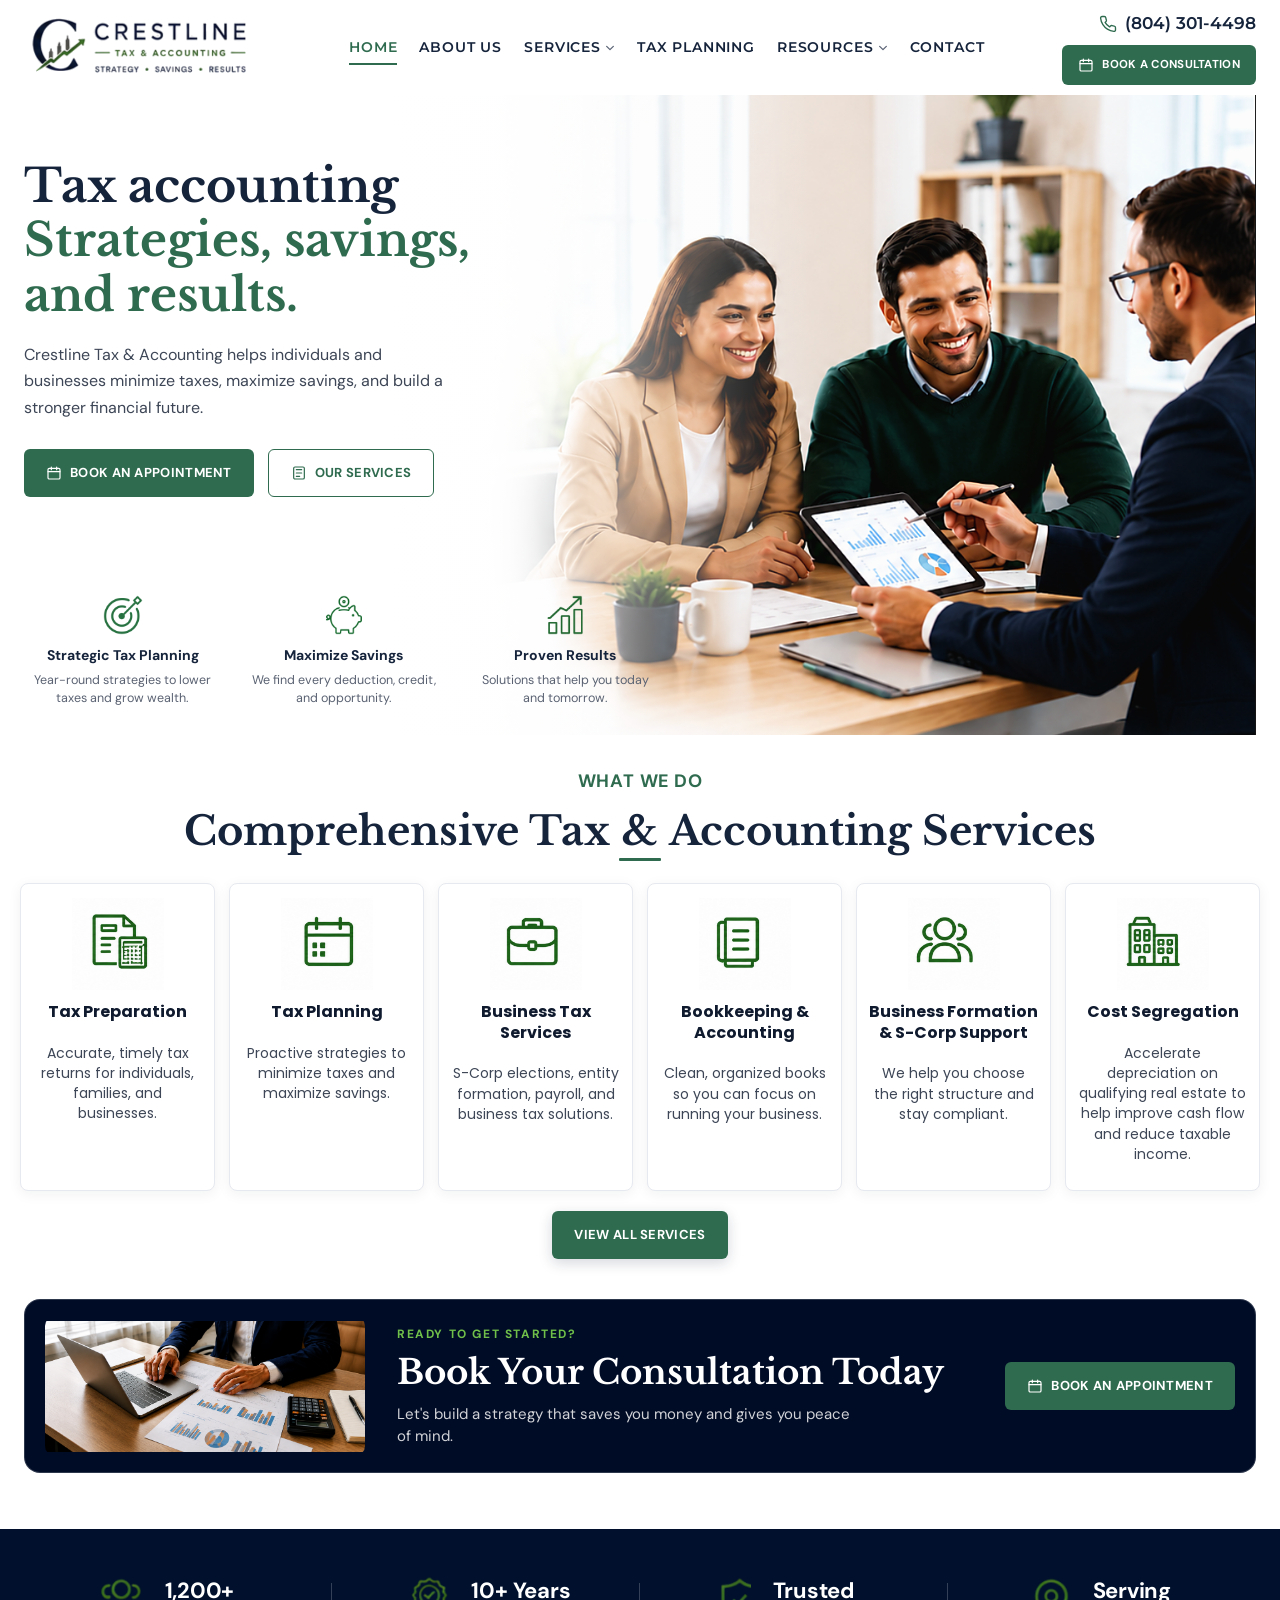
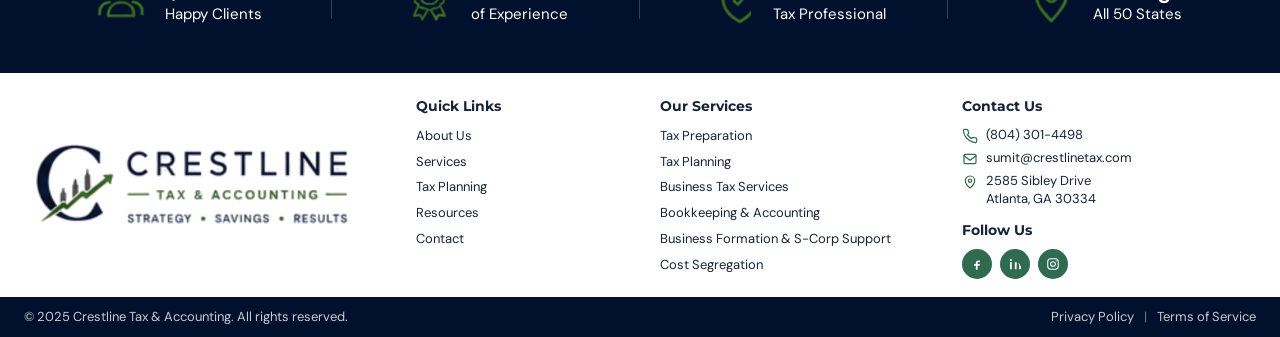
==== index.html @ 52004d76 "Initial commit: Crestline Tax & Accounting website Organize project with separate css, js, and asset" ====
<!DOCTYPE html>
<html lang="en">
<head>
  <meta charset="UTF-8" />
  <meta name="viewport" content="width=device-width, initial-scale=1.0" />
  <title>Crestline Tax & Accounting | Strategy • Savings • Results</title>
  <meta
    name="description"
    content="Crestline Tax & Accounting helps individuals and businesses minimize taxes and build a stronger financial future with strategic tax planning, accounting, and advisory services."
  />
  <link rel="preconnect" href="https://fonts.googleapis.com" />
  <link rel="preconnect" href="https://fonts.gstatic.com" crossorigin />
  <link
    href="https://fonts.googleapis.com/css2?family=DM+Sans:ital,opsz,wght@0,9..40,400;0,9..40,500;0,9..40,600;0,9..40,700;1,9..40,400&family=Libre+Baskerville:ital,wght@0,400;0,700;1,400&family=Montserrat:wght@400;500;600;700;800&family=Playfair+Display:ital,wght@0,400;0,500;0,600;0,700;1,400;1,500;1,600;1,700&family=Poppins:wght@400;600&display=swap"
    rel="stylesheet"
  />
  <link rel="stylesheet" href="css/styles.css" />
</head>
<body>

  <!-- HEADER -->
  <header class="topbar">
    <div class="container navbar">
      <a class="brand" href="#home">
        <img src="assets/images/crestline-logo-full.png" alt="Crestline Tax & Accounting — Strategy • Savings • Results" />
      </a>

      <nav class="nav-links" id="navLinks">
        <a href="#home" class="active">Home</a>
        <a href="#about">About Us</a>
        <a href="#services">
          Services
          <svg class="chevron" viewBox="0 0 12 12" fill="none" aria-hidden="true">
            <path d="M2 4l4 4 4-4" stroke="currentColor" stroke-width="1.5" stroke-linecap="round" stroke-linejoin="round"/>
          </svg>
        </a>
        <a href="#services">Tax Planning</a>
        <a href="#resources">
          Resources
          <svg class="chevron" viewBox="0 0 12 12" fill="none" aria-hidden="true">
            <path d="M2 4l4 4 4-4" stroke="currentColor" stroke-width="1.5" stroke-linecap="round" stroke-linejoin="round"/>
          </svg>
        </a>
        <a href="#contact">Contact</a>
      </nav>

      <div class="nav-actions">
        <a class="phone-link" href="tel:8043014498">
          <svg viewBox="0 0 24 24" fill="none" aria-hidden="true">
            <path d="M22 16.92v3a2 2 0 01-2.18 2 19.8 19.8 0 01-8.63-3.07 19.5 19.5 0 01-6-6A19.8 19.8 0 012.12 4.18 2 2 0 014.11 2h3a2 2 0 012 1.72c.13.96.36 1.9.7 2.81a2 2 0 01-.45 2.11L8.09 9.91a16 16 0 006 6l1.27-1.27a2 2 0 012.11-.45c.91.34 1.85.57 2.81.7A2 2 0 0122 16.92z" stroke="currentColor" stroke-width="1.8" stroke-linecap="round" stroke-linejoin="round"/>
          </svg>
          (804) 301-4498
        </a>
        <a class="btn btn-primary" href="#contact">
          <svg viewBox="0 0 24 24" fill="none" aria-hidden="true">
            <rect x="3" y="5" width="18" height="16" rx="2" stroke="currentColor" stroke-width="1.8"/>
            <path d="M3 10h18M8 3v4M16 3v4" stroke="currentColor" stroke-width="1.8" stroke-linecap="round"/>
          </svg>
          Book a Consultation
        </a>
        <button class="menu-toggle" id="menuToggle" aria-label="Open menu">
          <svg width="20" height="20" viewBox="0 0 24 24" fill="none">
            <path d="M4 7h16M4 12h16M4 17h16" stroke="currentColor" stroke-width="2" stroke-linecap="round"/>
          </svg>
        </button>
      </div>
    </div>
  </header>

  <!-- HERO -->
  <section class="hero" id="home">
    <div class="hero-frame">
      <div class="hero-visual">
        <img src="assets/images/hero-team.png" alt="" />
      </div>
      <div class="hero-inner">
        <div class="hero-copy">
          <h1>
            Tax accounting
            <span class="line-green">Strategies, savings,</span>
            <span class="line-green">and results.</span>
          </h1>
          <p>
            Crestline Tax &amp; Accounting helps individuals and businesses
            minimize taxes, maximize savings, and build a stronger financial future.
          </p>
          <div class="hero-buttons">
            <a class="btn btn-primary" href="https://cal.com/crestlinetax/crestline-tax-accounting" target="_blank" rel="noopener noreferrer">
              <svg viewBox="0 0 24 24" fill="none" aria-hidden="true">
                <rect x="3" y="5" width="18" height="16" rx="2" stroke="currentColor" stroke-width="1.8"/>
                <path d="M3 10h18M8 3v4M16 3v4" stroke="currentColor" stroke-width="1.8" stroke-linecap="round"/>
              </svg>
              Book an Appointment
            </a>
            <a class="btn btn-outline" href="#services">
              <svg viewBox="0 0 24 24" fill="none" aria-hidden="true">
                <path d="M8 7h8M8 12h8M8 17h5" stroke="currentColor" stroke-width="1.8" stroke-linecap="round"/>
                <rect x="4" y="3" width="16" height="18" rx="2" stroke="currentColor" stroke-width="1.8"/>
              </svg>
              Our Services
            </a>
          </div>
        </div>

        <div class="hero-features">
          <div class="feature">
            <img class="feature-icon" src="assets/images/icon-target.png" alt="" width="44" height="44" />
            <h3>Strategic Tax Planning</h3>
            <p>Year-round strategies to lower taxes and grow wealth.</p>
          </div>
          <div class="feature">
            <img class="feature-icon" src="assets/images/icon-piggy.png" alt="" width="44" height="44" />
            <h3>Maximize Savings</h3>
            <p>We find every deduction, credit, and opportunity.</p>
          </div>
          <div class="feature">
            <img class="feature-icon" src="assets/images/icon-chart.png" alt="" width="44" height="44" />
            <h3>Proven Results</h3>
            <p>Solutions that help you today and tomorrow.</p>
          </div>
        </div>
      </div>
    </div>
  </section>

  <!-- SERVICES -->
  <section class="services" id="services">
    <div class="container">
      <div class="section-heading">
        <div class="section-kicker">What We Do</div>
        <h2>Comprehensive Tax <span class="accent">&amp;</span> Accounting Services</h2>
      </div>

      <div class="service-grid">
        <article class="service-card">
          <img class="icon" src="assets/icons/tax-preparation.png" alt="" width="92" height="92" />
          <h3>Tax Preparation</h3>
          <p>Accurate, timely tax returns for individuals, families, and businesses.</p>
        </article>

        <article class="service-card">
          <img class="icon" src="assets/icons/tax-planning.png" alt="" width="92" height="92" />
          <h3>Tax Planning</h3>
          <p>Proactive strategies to minimize taxes and maximize savings.</p>
        </article>

        <article class="service-card">
          <img class="icon" src="assets/icons/business-tax.png" alt="" width="92" height="92" />
          <h3>Business Tax Services</h3>
          <p>S-Corp elections, entity formation, payroll, and business tax solutions.</p>
        </article>

        <article class="service-card">
          <img class="icon" src="assets/icons/bookkeeping.png" alt="" width="92" height="92" />
          <h3>Bookkeeping &amp; Accounting</h3>
          <p>Clean, organized books so you can focus on running your business.</p>
        </article>

        <article class="service-card">
          <img class="icon" src="assets/icons/business-formation.png" alt="" width="92" height="92" />
          <h3>Business Formation &amp; S-Corp Support</h3>
          <p>We help you choose the right structure and stay compliant.</p>
        </article>

        <article class="service-card">
          <img class="icon" src="assets/icons/cost-segregation.png" alt="" width="92" height="92" />
          <h3>Cost Segregation</h3>
          <p>Accelerate depreciation on qualifying real estate to help improve cash flow and reduce taxable income.</p>
        </article>
      </div>

      <div class="services-cta">
        <a class="btn btn-primary" href="#services">View All Services</a>
      </div>
    </div>
  </section>

  <!-- MID CTA -->
  <section class="mid-cta" id="contact">
    <div class="container">
      <div class="mid-cta-banner">
        <img class="mid-cta-image" src="assets/images/cta-desk.png" alt="Working on tax strategy documents at a desk" />
        <div class="mid-cta-copy">
          <div class="section-kicker">Ready to Get Started?</div>
          <h2>Book Your Consultation Today</h2>
          <p>Let's build a strategy that saves you money and gives you peace of mind.</p>
        </div>
        <a class="btn btn-primary" href="tel:8043014498">
          <svg viewBox="0 0 24 24" fill="none" aria-hidden="true">
            <rect x="3" y="5" width="18" height="16" rx="2" stroke="currentColor" stroke-width="1.8"/>
            <path d="M3 10h18M8 3v4M16 3v4" stroke="currentColor" stroke-width="1.8" stroke-linecap="round"/>
          </svg>
          Book an Appointment
        </a>
      </div>
    </div>
  </section>

  <!-- STATS -->
  <section class="stats" id="about">
    <div class="container stats-grid">
      <div class="stat">
        <img src="assets/icons/happy_clients_icon.png" alt="" />
        <div class="stat-text">
          <strong>1,200+</strong>
          <span>Happy Clients</span>
        </div>
      </div>
      <div class="stat">
        <img src="assets/icons/experience_icon.png" alt="" />
        <div class="stat-text">
          <strong>10+ Years</strong>
          <span>of Experience</span>
        </div>
      </div>
      <div class="stat">
        <img src="assets/icons/trusted_professional_icon.png" alt="" />
        <div class="stat-text">
          <strong>Trusted</strong>
          <span>Tax Professional</span>
        </div>
      </div>
      <div class="stat">
        <img src="assets/icons/serving_all_states_icon.png" alt="" />
        <div class="stat-text">
          <strong>Serving</strong>
          <span>All 50 States</span>
        </div>
      </div>
    </div>
  </section>

  <!-- FOOTER -->
  <footer id="resources">
    <div class="footer-main">
      <div class="container footer-grid">
        <div class="footer-brand">
          <img src="assets/images/crestline-logo-full.png" alt="Crestline Tax & Accounting — Strategy • Savings • Results" />
        </div>

        <div class="footer-col">
          <h4>Quick Links</h4>
          <a href="#about">About Us</a>
          <a href="#services">Services</a>
          <a href="#services">Tax Planning</a>
          <a href="#resources">Resources</a>
          <a href="#contact">Contact</a>
        </div>

        <div class="footer-col">
          <h4>Our Services</h4>
          <a href="#services">Tax Preparation</a>
          <a href="#services">Tax Planning</a>
          <a href="#services">Business Tax Services</a>
          <a href="#services">Bookkeeping &amp; Accounting</a>
          <a href="#services">Business Formation &amp; S-Corp Support</a>
          <a href="#services">Cost Segregation</a>
        </div>

        <div class="footer-col" id="contact-info">
          <h4>Contact Us</h4>
          <div class="contact-item">
            <svg viewBox="0 0 24 24" fill="none" aria-hidden="true">
              <path d="M22 16.92v3a2 2 0 01-2.18 2 19.8 19.8 0 01-8.63-3.07 19.5 19.5 0 01-6-6A19.8 19.8 0 012.12 4.18 2 2 0 014.11 2h3a2 2 0 012 1.72c.13.96.36 1.9.7 2.81a2 2 0 01-.45 2.11L8.09 9.91a16 16 0 006 6l1.27-1.27a2 2 0 012.11-.45c.91.34 1.85.57 2.81.7A2 2 0 0122 16.92z" stroke="currentColor" stroke-width="1.8" stroke-linecap="round" stroke-linejoin="round"/>
            </svg>
            <a href="tel:8043014498">(804) 301-4498</a>
          </div>
          <div class="contact-item">
            <svg viewBox="0 0 24 24" fill="none" aria-hidden="true">
              <rect x="3" y="5" width="18" height="14" rx="2" stroke="currentColor" stroke-width="1.8"/>
              <path d="M3 7l9 7 9-7" stroke="currentColor" stroke-width="1.8" stroke-linecap="round" stroke-linejoin="round"/>
            </svg>
            <a href="mailto:sumit@crestlinetax.com">sumit@crestlinetax.com</a>
          </div>
          <div class="contact-item">
            <svg viewBox="0 0 24 24" fill="none" aria-hidden="true">
              <path d="M12 21s-7-6.2-7-11a7 7 0 1114 0c0 4.8-7 11-7 11z" stroke="currentColor" stroke-width="1.8"/>
              <circle cx="12" cy="10" r="2.5" stroke="currentColor" stroke-width="1.8"/>
            </svg>
            <span>2585 Sibley Drive<br />Atlanta, GA 30334</span>
          </div>
          <div class="footer-follow">
            <h4>Follow Us</h4>
            <div class="socials" aria-label="Social media">
              <a href="#" aria-label="Facebook">
                <svg viewBox="0 0 24 24" fill="currentColor"><path d="M14 9h3V6h-3c-2.2 0-4 1.8-4 4v2H7v3h3v7h3v-7h3l1-3h-4v-2c0-.6.4-1 1-1z"/></svg>
              </a>
              <a href="#" aria-label="LinkedIn">
                <svg viewBox="0 0 24 24" fill="currentColor"><path d="M6.5 9H3.5v12h3V9zM5 3.5A1.75 1.75 0 105 7a1.75 1.75 0 000-3.5zM21 15.5c0-2.5-.5-4.5-3.5-4.5-1.4 0-2.3.7-2.7 1.3h-.1V9h-3v12h3v-6.3c0-1.7.4-3.2 2.4-3.2s2 1.8 2 3.3V21h3v-5.5z"/></svg>
              </a>
              <a href="#" aria-label="Instagram">
                <svg viewBox="0 0 24 24" fill="none" stroke="currentColor" stroke-width="1.8">
                  <rect x="3" y="3" width="18" height="18" rx="5"/>
                  <circle cx="12" cy="12" r="4"/>
                  <circle cx="17.5" cy="6.5" r="1" fill="currentColor" stroke="none"/>
                </svg>
              </a>
            </div>
          </div>
        </div>
      </div>
    </div>

    <div class="footer-bottom">
      <div class="container footer-bottom-inner">
        <div>© 2025 Crestline Tax &amp; Accounting. All rights reserved.</div>
        <div class="footer-legal">
          <a href="#">Privacy Policy</a>
          <span class="sep">|</span>
          <a href="#">Terms of Service</a>
        </div>
      </div>
    </div>
  </footer>
  <script src="js/main.js"></script>
</body>
</html>
---- css/styles.css ----
:root {
      --navy: #15233b;
      --navy-deep: #0f1a2e;
      --green: #2f6b4f;
      --green-dark: #255a42;
      --green-bright: #6fbf4a;
      --text: #1a2744;
      --muted: #5c6578;
      --line: #e4e8ef;
      --bg: #ffffff;
      --bg-soft: #f5f7fa;
      --white: #ffffff;
      --container: min(1320px, calc(100% - 48px));
      --shadow: 0 8px 28px rgba(21, 35, 59, 0.08);
      --radius: 10px;
    }

    * {
      box-sizing: border-box;
      margin: 0;
      padding: 0;
    }

    html {
      scroll-behavior: smooth;
      scroll-padding-top: 96px;
    }

    body {
      font-family: "DM Sans", sans-serif;
      background: var(--bg);
      color: var(--text);
      line-height: 1.6;
      -webkit-font-smoothing: antialiased;
    }

    a {
      text-decoration: none;
      color: inherit;
    }

    img {
      max-width: 100%;
      display: block;
    }

    ul {
      list-style: none;
    }

    button {
      border: none;
      cursor: pointer;
      font: inherit;
      background: none;
    }

    .container {
      width: var(--container);
      margin: 0 auto;
    }

    .serif {
      font-family: "Libre Baskerville", Georgia, serif;
    }

    /* ===== HEADER ===== */
    .topbar {
      background: var(--white);
      border-bottom: none;
      position: sticky;
      top: 0;
      z-index: 1000;
    }

    .navbar {
      display: grid;
      grid-template-columns: auto 1fr auto;
      align-items: center;
      gap: 28px;
      min-height: 92px;
      padding: 10px 0;
    }

    .brand {
      display: flex;
      align-items: center;
      flex-shrink: 0;
    }

    .brand img {
      width: auto;
      height: 68px;
      object-fit: contain;
      display: block;
    }

    .nav-links {
      display: flex;
      align-items: center;
      justify-content: center;
      gap: 22px;
      flex-wrap: nowrap;
    }

    .nav-links a {
      font-family: "Montserrat", sans-serif;
      font-size: 14px;
      font-weight: 600;
      letter-spacing: 0.06em;
      color: var(--navy);
      text-transform: uppercase;
      display: inline-flex;
      align-items: center;
      gap: 4px;
      position: relative;
      padding: 6px 0;
      transition: color 0.2s;
      white-space: nowrap;
    }

    .nav-links a:hover,
    .nav-links a.active {
      color: var(--green);
    }

    .nav-links a.active::after {
      content: "";
      position: absolute;
      left: 0;
      right: 0;
      bottom: 0;
      height: 2px;
      background: var(--green);
    }

    .nav-links .chevron {
      width: 10px;
      height: 10px;
      opacity: 0.7;
    }

    .nav-actions {
      display: flex;
      flex-direction: column;
      align-items: flex-end;
      gap: 8px;
      flex-shrink: 0;
    }

    .phone-link {
      display: inline-flex;
      align-items: center;
      gap: 8px;
      font-family: "Montserrat", sans-serif;
      font-size: 17px;
      font-weight: 600;
      color: var(--navy);
      white-space: nowrap;
    }

    .phone-link svg {
      width: 18px;
      height: 18px;
      color: var(--green);
      flex-shrink: 0;
    }

    .nav-actions .btn {
      min-height: 40px;
      padding: 10px 16px;
      font-size: 11.5px;
    }

    .btn {
      display: inline-flex;
      align-items: center;
      justify-content: center;
      gap: 8px;
      min-height: 42px;
      padding: 10px 16px;
      border-radius: 6px;
      font-size: 11.5px;
      font-weight: 700;
      letter-spacing: 0.3px;
      text-transform: uppercase;
      transition: background 0.2s, color 0.2s, transform 0.2s, box-shadow 0.2s;
      white-space: nowrap;
    }

    .hero-buttons .btn,
    .services-cta .btn,
    .mid-cta-banner .btn {
      min-height: 48px;
      padding: 12px 22px;
      font-size: 13px;
    }

    .btn svg {
      width: 16px;
      height: 16px;
      flex-shrink: 0;
    }

    .btn-primary {
      background: var(--green);
      color: var(--white);
    }

    .btn-primary:hover {
      background: var(--green-dark);
      transform: translateY(-1px);
    }

    .btn-outline {
      background: var(--white);
      color: var(--green);
      border: 1.5px solid var(--green);
    }

    .btn-outline:hover {
      background: var(--green);
      color: var(--white);
    }

    .menu-toggle {
      display: none;
      width: 42px;
      height: 42px;
      border: 1px solid var(--line);
      border-radius: 6px;
      align-items: center;
      justify-content: center;
      color: var(--navy);
    }

    /* ===== HERO — image and content share the same container so they scale together on zoom ===== */
    .hero {
      position: relative;
      background: var(--white);
      padding: 0 0 8px;
    }

    .hero-frame {
      position: relative;
      width: var(--container);
      margin: 0 auto;
      min-height: 640px;
      overflow: hidden;
      isolation: isolate;
    }

    .hero-visual {
      position: absolute;
      inset: 0;
      z-index: 0;
      margin: 0;
      pointer-events: none;
    }

    .hero-visual img {
      width: 100%;
      height: 100%;
      max-width: none;
      object-fit: cover;
      object-position: center center;
      display: block;
    }

    /* Soft white fade from the left only — keep the right side of the photo crisp */
    .hero-visual::after {
      content: "";
      position: absolute;
      inset: 0;
      z-index: 1;
      pointer-events: none;
      background:
        linear-gradient(to right, #fff 0%, #fff 28%, rgba(255, 255, 255, 0.92) 38%, rgba(255, 255, 255, 0.35) 52%, transparent 64%);
    }

    .hero-inner {
      position: relative;
      z-index: 1;
      min-height: 640px;
      display: flex;
      flex-direction: column;
      padding: 64px 0 28px;
    }

    .hero-copy {
      display: flex;
      flex-direction: column;
      flex: 1;
      max-width: 460px;
      width: 100%;
    }

    .hero-copy h1 {
      font-family: "Libre Baskerville", Georgia, serif;
      font-size: clamp(34px, 3.8vw, 46px);
      line-height: 1.18;
      font-weight: 700;
      color: var(--navy);
      margin-bottom: 20px;
    }

    .hero-copy h1 .line-green {
      color: var(--green);
      display: block;
    }

    .hero-copy > p {
      font-size: 16px;
      color: #3d4656;
      max-width: 40ch;
      margin-bottom: 28px;
      line-height: 1.65;
    }

    .hero-buttons {
      display: flex;
      flex-wrap: wrap;
      gap: 14px;
    }

    .hero-features {
      display: grid;
      grid-template-columns: repeat(3, 1fr);
      gap: 16px 24px;
      width: 100%;
      max-width: 640px;
      margin-top: auto;
      padding-top: 48px;
    }

    .feature {
      text-align: center;
      padding: 0 4px;
      display: flex;
      flex-direction: column;
      align-items: center;
    }

    .feature-icon {
      width: 44px;
      height: 44px;
      margin: 0 auto 10px;
      display: block;
      object-fit: contain;
    }

    .feature h3 {
      font-size: 14px;
      font-weight: 700;
      color: var(--navy);
      margin-bottom: 6px;
      line-height: 1.25;
    }

    .feature p {
      font-size: 12.5px;
      color: #5a6272;
      max-width: 28ch;
      margin: 0 auto;
      line-height: 1.45;
    }

    /* ===== SERVICES ===== */
    .services {
      background: #ffffff;
      padding: 28px 0 20px;
    }

    .services .container {
      width: min(1280px, calc(100% - 40px));
    }

    .section-heading {
      text-align: center;
      margin-bottom: 44px;
    }

    .services .section-heading {
      margin-bottom: 22px;
    }

    .section-kicker {
      color: var(--green);
      font-family: "Montserrat", "DM Sans", sans-serif;
      font-size: 12px;
      font-weight: 700;
      letter-spacing: 2.5px;
      text-transform: uppercase;
      margin-bottom: 12px;
    }

    .services .section-kicker {
      color: #2f6b4f;
      font-family: "DM Sans", "Helvetica Neue", Arial, sans-serif;
      font-size: 18px;
      font-weight: 700;
      letter-spacing: 0.8px;
      text-transform: uppercase;
      margin-bottom: 12px;
      line-height: 1.2;
    }

    .services .section-heading h2 {
      font-family: "Libre Baskerville", Georgia, "Times New Roman", serif;
      font-size: clamp(28px, 3.4vw, 40px);
      color: #15233b;
      font-weight: 700;
      line-height: 1.3;
      margin-bottom: 0;
      letter-spacing: 0;
      font-style: normal;
    }

    .services .section-heading h2 .accent {
      position: relative;
      display: inline-block;
      font-family: "Libre Baskerville", Georgia, "Times New Roman", serif;
      font-style: normal;
      font-weight: 700;
      padding: 0 0.04em 10px;
      line-height: 1;
      vertical-align: baseline;
    }

    .services .section-heading h2 .accent::after {
      content: "";
      position: absolute;
      left: 50%;
      bottom: 0;
      transform: translateX(-50%);
      width: 1.05em;
      height: 2.5px;
      background: #2f6b4f;
      border-radius: 1px;
    }

    .section-heading::after {
      display: none;
    }

    .service-grid {
      display: grid;
      grid-template-columns: repeat(6, minmax(0, 1fr));
      gap: 14px;
    }

    .service-card {
      background: #fff;
      border: 1px solid #e6e9ef;
      border-radius: 8px;
      padding: 18px 12px 26px;
      box-shadow: 0 3px 14px rgba(21, 35, 59, 0.06);
      text-align: center;
      display: flex;
      flex-direction: column;
      align-items: center;
    }

    .service-card .icon {
      width: 92px;
      height: 92px;
      object-fit: contain;
      margin-top: -4px;
      margin-bottom: 12px;
      flex-shrink: 0;
      display: block;
      mix-blend-mode: multiply;
    }

    .service-card h3 {
      font-family: "Poppins", sans-serif;
      font-size: 16px;
      font-weight: 700;
      color: #0f1a2e;
      margin-bottom: 20px;
      line-height: 1.3;
    }

    .service-card p {
      font-family: "Poppins", sans-serif;
      font-size: 14px;
      font-weight: 400;
      color: #3d4656;
      line-height: 1.45;
    }

    .services-cta {
      text-align: center;
      margin-top: 20px;
    }

    .services-cta .btn {
      box-shadow: 0 4px 14px rgba(21, 35, 59, 0.18);
    }

    .services-cta .btn:hover {
      box-shadow: 0 6px 18px rgba(21, 35, 59, 0.22);
    }

    /* ===== MID CTA ===== */
    .mid-cta {
      padding: 20px 0 0;
    }

    .mid-cta-banner {
      background: #000c26;
      border: 1px solid rgba(255, 255, 255, 0.18);
      border-radius: 16px;
      display: grid;
      grid-template-columns: auto 1fr auto;
      gap: 32px;
      align-items: center;
      padding: 16px 20px;
      overflow: hidden;
    }

    .mid-cta-image {
      width: auto;
      height: 140px;
      max-width: min(320px, 36vw);
      border-radius: 10px;
      object-fit: contain;
      display: block;
    }

    .mid-cta-copy {
      min-width: 0;
    }

    .mid-cta-copy .section-kicker {
      margin-bottom: 8px;
      color: var(--green-bright);
      font-family: "DM Sans", "Helvetica Neue", Arial, sans-serif;
      font-size: 12px;
      letter-spacing: 1.6px;
    }

    .mid-cta-copy h2 {
      font-family: "Libre Baskerville", Georgia, serif;
      font-size: clamp(24px, 2.8vw, 34px);
      color: var(--white);
      margin-bottom: 10px;
      font-weight: 700;
      line-height: 1.2;
    }

    .mid-cta-copy p {
      color: rgba(255, 255, 255, 0.82);
      font-size: 15px;
      line-height: 1.5;
      max-width: 46ch;
    }

    /* ===== STATS ===== */
    .stats {
      margin-top: 56px;
      background: #01112d;
      padding: 40px 0;
    }

    .stats-grid {
      display: grid;
      grid-template-columns: repeat(4, 1fr);
      align-items: center;
    }

    .stat {
      display: flex;
      flex-direction: row;
      align-items: center;
      justify-content: center;
      gap: 18px;
      padding: 6px 12px;
      position: relative;
    }

    .stat:not(:last-child)::after {
      content: "";
      position: absolute;
      right: 0;
      top: 22%;
      bottom: 22%;
      width: 1px;
      background: rgba(255, 255, 255, 0.2);
    }

    .stat img {
      width: 52px;
      height: 52px;
      object-fit: contain;
      flex-shrink: 0;
      display: block;
    }

    .stat-text {
      display: flex;
      flex-direction: column;
      gap: 1px;
      text-align: left;
    }

    .stat strong {
      font-size: 22px;
      font-weight: 700;
      color: #ffffff;
      line-height: 1.15;
      letter-spacing: -0.01em;
    }

    .stat span {
      font-size: 15px;
      font-weight: 400;
      color: #ffffff;
      line-height: 1.3;
    }

    /* ===== FOOTER ===== */
    footer {
      background: #01112d;
      padding-top: 0;
    }

    .footer-main {
      background: var(--white);
      border-radius: 0;
      padding: 22px 0 16px;
    }

    .footer-grid {
      display: grid;
      grid-template-columns: 1.45fr 0.9fr 1.15fr 1.25fr;
      gap: 16px 32px;
      align-items: start;
    }

    .footer-brand {
      display: flex;
      align-items: center;
      align-self: center;
    }

    .footer-brand img {
      width: auto;
      height: 120px;
      max-width: 360px;
      object-fit: contain;
      display: block;
    }

    .footer-col h4 {
      font-family: "Montserrat", "DM Sans", sans-serif;
      font-size: 14px;
      font-weight: 700;
      color: var(--navy);
      margin-bottom: 8px;
    }

    .footer-col a {
      display: block;
      font-size: 13px;
      color: var(--navy);
      margin: 5px 0;
      transition: color 0.2s;
    }

    .footer-col a:hover {
      color: var(--green);
    }

    .contact-item {
      display: flex;
      align-items: flex-start;
      gap: 8px;
      font-size: 13px;
      color: var(--navy);
      margin: 5px 0;
      line-height: 1.4;
    }

    .contact-item a {
      display: inline;
      margin: 0;
      color: var(--navy);
    }

    .contact-item svg {
      width: 16px;
      height: 16px;
      color: var(--green);
      flex-shrink: 0;
      margin-top: 2px;
    }

    .footer-follow {
      margin-top: 10px;
    }

    .footer-follow h4 {
      margin-bottom: 8px;
    }

    .socials {
      display: flex;
      gap: 8px;
      margin-top: 0;
    }

    .socials a {
      width: 30px;
      height: 30px;
      border-radius: 50%;
      background: var(--green);
      color: var(--white);
      display: inline-flex;
      align-items: center;
      justify-content: center;
      margin: 0;
      transition: background 0.2s, transform 0.2s;
    }

    .socials a:hover {
      background: var(--green-dark);
      transform: translateY(-2px);
    }

    .socials svg {
      width: 14px;
      height: 14px;
    }

    .footer-bottom {
      background: #01112d;
      color: rgba(255, 255, 255, 0.78);
      padding: 10px 0;
    }

    .footer-bottom-inner {
      display: flex;
      justify-content: space-between;
      align-items: center;
      gap: 16px;
      font-size: 13px;
      flex-wrap: wrap;
    }

    .footer-legal {
      display: flex;
      align-items: center;
      gap: 10px;
    }

    .footer-legal .sep {
      opacity: 0.55;
    }

    .footer-legal a:hover {
      color: var(--white);
    }

    /* ===== MOBILE ===== */
    @media (max-width: 1024px) {
      .navbar {
        grid-template-columns: 1fr auto;
        min-height: 78px;
        gap: 12px;
      }

      .brand img {
        height: 52px;
      }

      .nav-links {
        display: none;
      }

      .nav-actions {
        flex-direction: row;
        align-items: center;
        gap: 10px;
      }

      .nav-actions .phone-link {
        display: none;
      }

      .menu-toggle {
        display: inline-flex;
      }

      .nav-links.open {
        display: flex;
        flex-direction: column;
        position: absolute;
        top: 88px;
        left: 0;
        right: 0;
        background: var(--white);
        border-bottom: 1px solid var(--line);
        padding: 20px 4%;
        gap: 8px;
        align-items: flex-start;
        box-shadow: var(--shadow);
      }

      .hero-frame,
      .hero-inner {
        min-height: 0;
      }

      .hero-inner {
        padding: 36px 0 24px;
      }

      .hero-copy {
        max-width: none;
      }

      .hero-features {
        max-width: none;
        grid-template-columns: 1fr;
        gap: 22px;
        margin-top: 32px;
        padding-top: 0;
      }

      .service-grid {
        grid-template-columns: repeat(3, 1fr);
        gap: 16px;
      }

      .service-card {
        padding: 18px 16px 24px;
      }

      .service-card h3 {
        font-size: 16px;
      }

      .service-card p {
        font-size: 14px;
      }

      .mid-cta-banner {
        grid-template-columns: 1fr;
        text-align: center;
        padding: 16px 16px;
        gap: 20px;
      }

      .mid-cta-image {
        width: 100%;
        max-width: 420px;
        height: auto;
        margin: 0 auto;
        object-fit: contain;
      }

      .mid-cta-copy p {
        margin: 0 auto 8px;
      }

      .mid-cta-banner .btn {
        width: 100%;
        max-width: 320px;
        justify-self: center;
      }

      .stats {
        padding: 32px 0;
      }

      .stats-grid {
        grid-template-columns: 1fr 1fr;
        gap: 28px 0;
      }

      .stat {
        justify-content: flex-start;
        padding: 4px 12px;
      }

      .stat:nth-child(odd):not(:last-child)::after {
        display: block;
      }

      .stat:nth-child(even)::after {
        display: none;
      }

      .footer-grid {
        grid-template-columns: 1fr 1fr;
      }

      .footer-brand {
        grid-column: 1 / -1;
      }

      .footer-brand img {
        height: 80px;
      }
    }

    @media (max-width: 640px) {
      .hero {
        padding: 0 0 36px;
      }

      .hero-copy {
        padding: 16px 0 8px;
      }

      .hero-features {
        gap: 28px;
        margin-top: 20px;
      }

      .services {
        padding: 24px 0 16px;
      }

      .service-grid {
        grid-template-columns: 1fr;
      }

      .footer-grid {
        grid-template-columns: 1fr;
      }

      .footer-bottom-inner {
        flex-direction: column;
        text-align: center;
      }

      .stats-grid {
        grid-template-columns: 1fr;
        gap: 22px;
      }

      .stat {
        justify-content: center;
      }

      .stat:not(:last-child)::after {
        display: none;
      }

      .nav-actions .btn {
        display: none;
      }
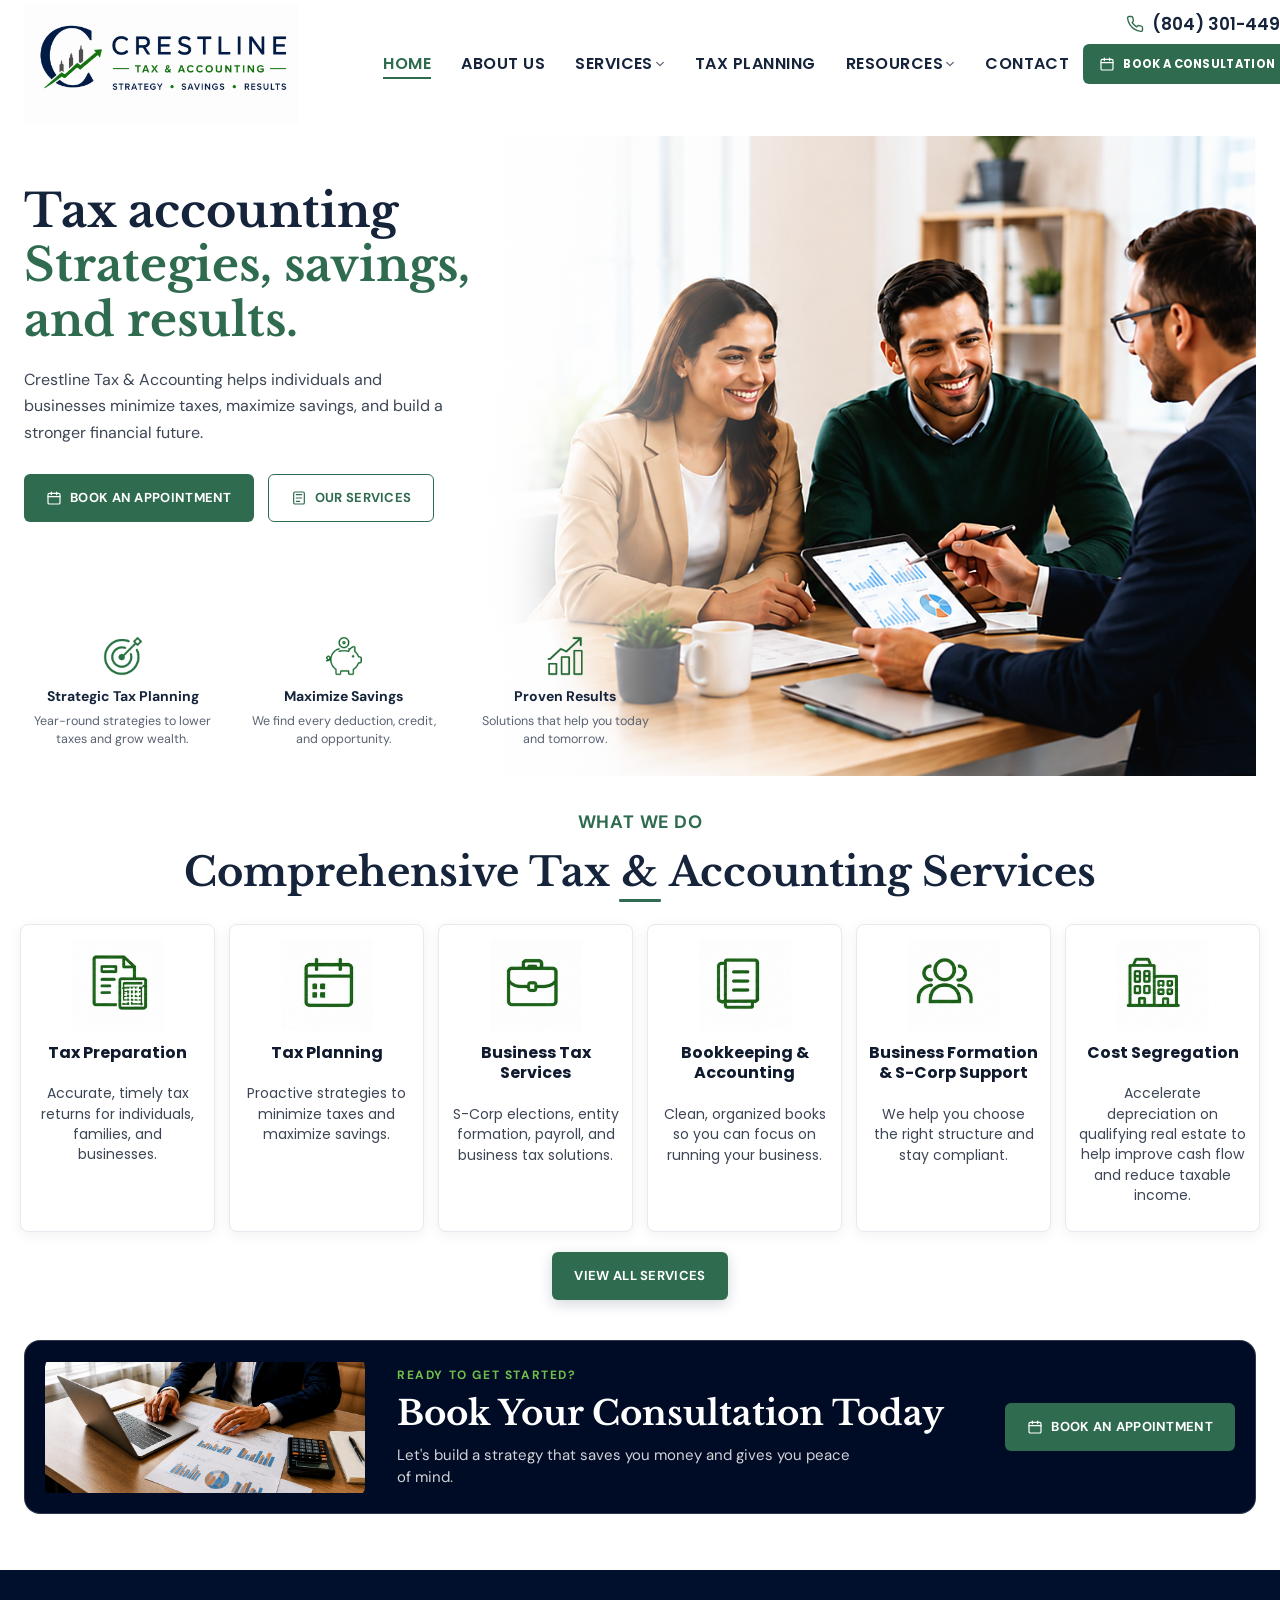
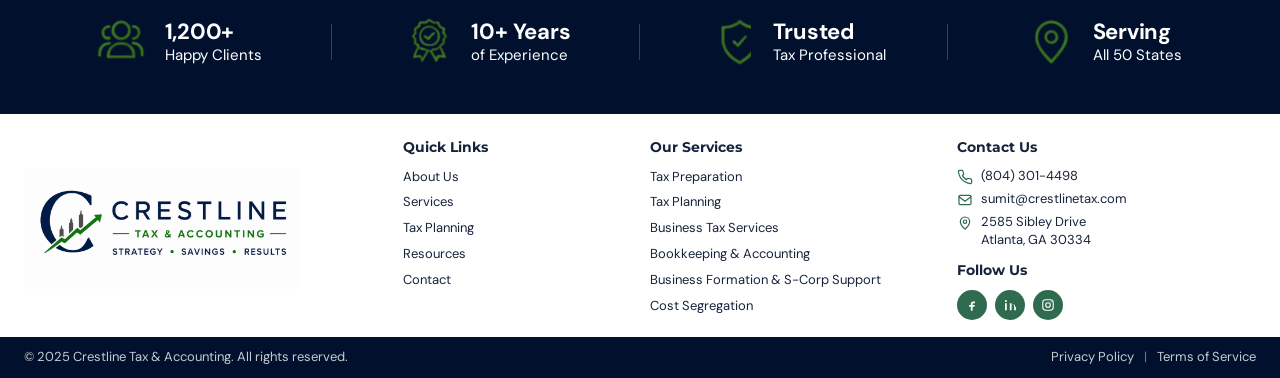
==== commit 15612536: "initial 5 fixes" ====
--- a/index.html
+++ b/index.html
@@ -11,7 +11,7 @@
   <link rel="preconnect" href="https://fonts.googleapis.com" />
   <link rel="preconnect" href="https://fonts.gstatic.com" crossorigin />
   <link
-    href="https://fonts.googleapis.com/css2?family=DM+Sans:ital,opsz,wght@0,9..40,400;0,9..40,500;0,9..40,600;0,9..40,700;1,9..40,400&family=Libre+Baskerville:ital,wght@0,400;0,700;1,400&family=Montserrat:wght@400;500;600;700;800&family=Playfair+Display:ital,wght@0,400;0,500;0,600;0,700;1,400;1,500;1,600;1,700&family=Poppins:wght@400;600&display=swap"
+    href="https://fonts.googleapis.com/css2?family=DM+Sans:ital,opsz,wght@0,9..40,400;0,9..40,500;0,9..40,600;0,9..40,700;1,9..40,400&family=Libre+Baskerville:ital,wght@0,400;0,700;1,400&family=Montserrat:wght@400;500;600;700;800&family=Playfair+Display:ital,wght@0,400;0,500;0,600;0,700;1,400;1,500;1,600;1,700&family=Poppins:wght@400;600;700&display=swap"
     rel="stylesheet"
   />
   <link rel="stylesheet" href="css/styles.css" />
--- a/css/styles.css
+++ b/css/styles.css
@@ -13,6 +13,8 @@
       --container: min(1320px, calc(100% - 48px));
       --shadow: 0 8px 28px rgba(21, 35, 59, 0.08);
       --radius: 10px;
+      --logo-height: 120px;
+      --logo-max-width: 360px;
     }
 
     * {
@@ -71,26 +73,31 @@
       position: sticky;
       top: 0;
       z-index: 1000;
+      font-family: "Poppins", sans-serif;
     }
 
     .navbar {
       display: grid;
-      grid-template-columns: auto 1fr auto;
-      align-items: center;
-      gap: 28px;
-      min-height: 92px;
-      padding: 10px 0;
+      grid-template-columns: 1fr auto 1fr;
+      align-items: center;
+      gap: 14px;
+      min-height: calc(var(--logo-height) + 16px);
+      padding: 0 0 8px;
     }
 
     .brand {
       display: flex;
       align-items: center;
       flex-shrink: 0;
-    }
-
-    .brand img {
+      justify-self: start;
+      grid-column: 1;
+    }
+
+    .brand img,
+    .footer-brand img {
       width: auto;
-      height: 68px;
+      height: var(--logo-height);
+      max-width: var(--logo-max-width);
       object-fit: contain;
       display: block;
     }
@@ -99,22 +106,25 @@
       display: flex;
       align-items: center;
       justify-content: center;
-      gap: 22px;
+      gap: 30px;
       flex-wrap: nowrap;
+      grid-column: 2;
+      justify-self: center;
+      margin-left: 70px;
     }
 
     .nav-links a {
-      font-family: "Montserrat", sans-serif;
-      font-size: 14px;
+      font-family: "Poppins", sans-serif;
+      font-size: 16px;
       font-weight: 600;
-      letter-spacing: 0.06em;
+      letter-spacing: 0.03em;
       color: var(--navy);
       text-transform: uppercase;
       display: inline-flex;
       align-items: center;
-      gap: 4px;
+      gap: 2px;
       position: relative;
-      padding: 6px 0;
+      padding: 2px 0;
       transition: color 0.2s;
       white-space: nowrap;
     }
@@ -141,18 +151,20 @@
     }
 
     .nav-actions {
-      display: flex;
-      flex-direction: column;
-      align-items: flex-end;
+      position: relative;
+      grid-column: 3;
+      justify-self: end;
+      align-self: center;
+    }
+
+    .phone-link {
+      position: absolute;
+      right: 0;
+      bottom: calc(100% + 6px);
+      display: inline-flex;
+      align-items: center;
       gap: 8px;
-      flex-shrink: 0;
-    }
-
-    .phone-link {
-      display: inline-flex;
-      align-items: center;
-      gap: 8px;
-      font-family: "Montserrat", sans-serif;
+      font-family: "Poppins", sans-serif;
       font-size: 17px;
       font-weight: 600;
       color: var(--navy);
@@ -284,7 +296,7 @@
       min-height: 640px;
       display: flex;
       flex-direction: column;
-      padding: 64px 0 28px;
+      padding: 48px 0 28px;
     }
 
     .hero-copy {
@@ -644,14 +656,6 @@
       align-self: center;
     }
 
-    .footer-brand img {
-      width: auto;
-      height: 120px;
-      max-width: 360px;
-      object-fit: contain;
-      display: block;
-    }
-
     .footer-col h4 {
       font-family: "Montserrat", "DM Sans", sans-serif;
       font-size: 14px;
@@ -764,14 +768,20 @@
 
     /* ===== MOBILE ===== */
     @media (max-width: 1024px) {
+      :root {
+        --logo-height: 80px;
+      }
+
       .navbar {
         grid-template-columns: 1fr auto;
-        min-height: 78px;
-        gap: 12px;
-      }
-
-      .brand img {
-        height: 52px;
+        align-items: center;
+        min-height: calc(var(--logo-height) + 16px);
+        gap: 10px;
+        padding: 0 0 8px;
+      }
+
+      .brand {
+        grid-column: 1;
       }
 
       .nav-links {
@@ -779,13 +789,19 @@
       }
 
       .nav-actions {
+        display: flex;
         flex-direction: row;
         align-items: center;
         gap: 10px;
+        grid-column: 2;
+        justify-self: end;
+        position: static;
       }
 
       .nav-actions .phone-link {
         display: none;
+        position: static;
+        bottom: auto;
       }
 
       .menu-toggle {
@@ -813,7 +829,7 @@
       }
 
       .hero-inner {
-        padding: 36px 0 24px;
+        padding: 28px 0 24px;
       }
 
       .hero-copy {
@@ -899,10 +915,6 @@
       .footer-brand {
         grid-column: 1 / -1;
       }
-
-      .footer-brand img {
-        height: 80px;
-      }
     }
 
     @media (max-width: 640px) {
@@ -952,3 +964,4 @@
       .nav-actions .btn {
         display: none;
       }
+    }
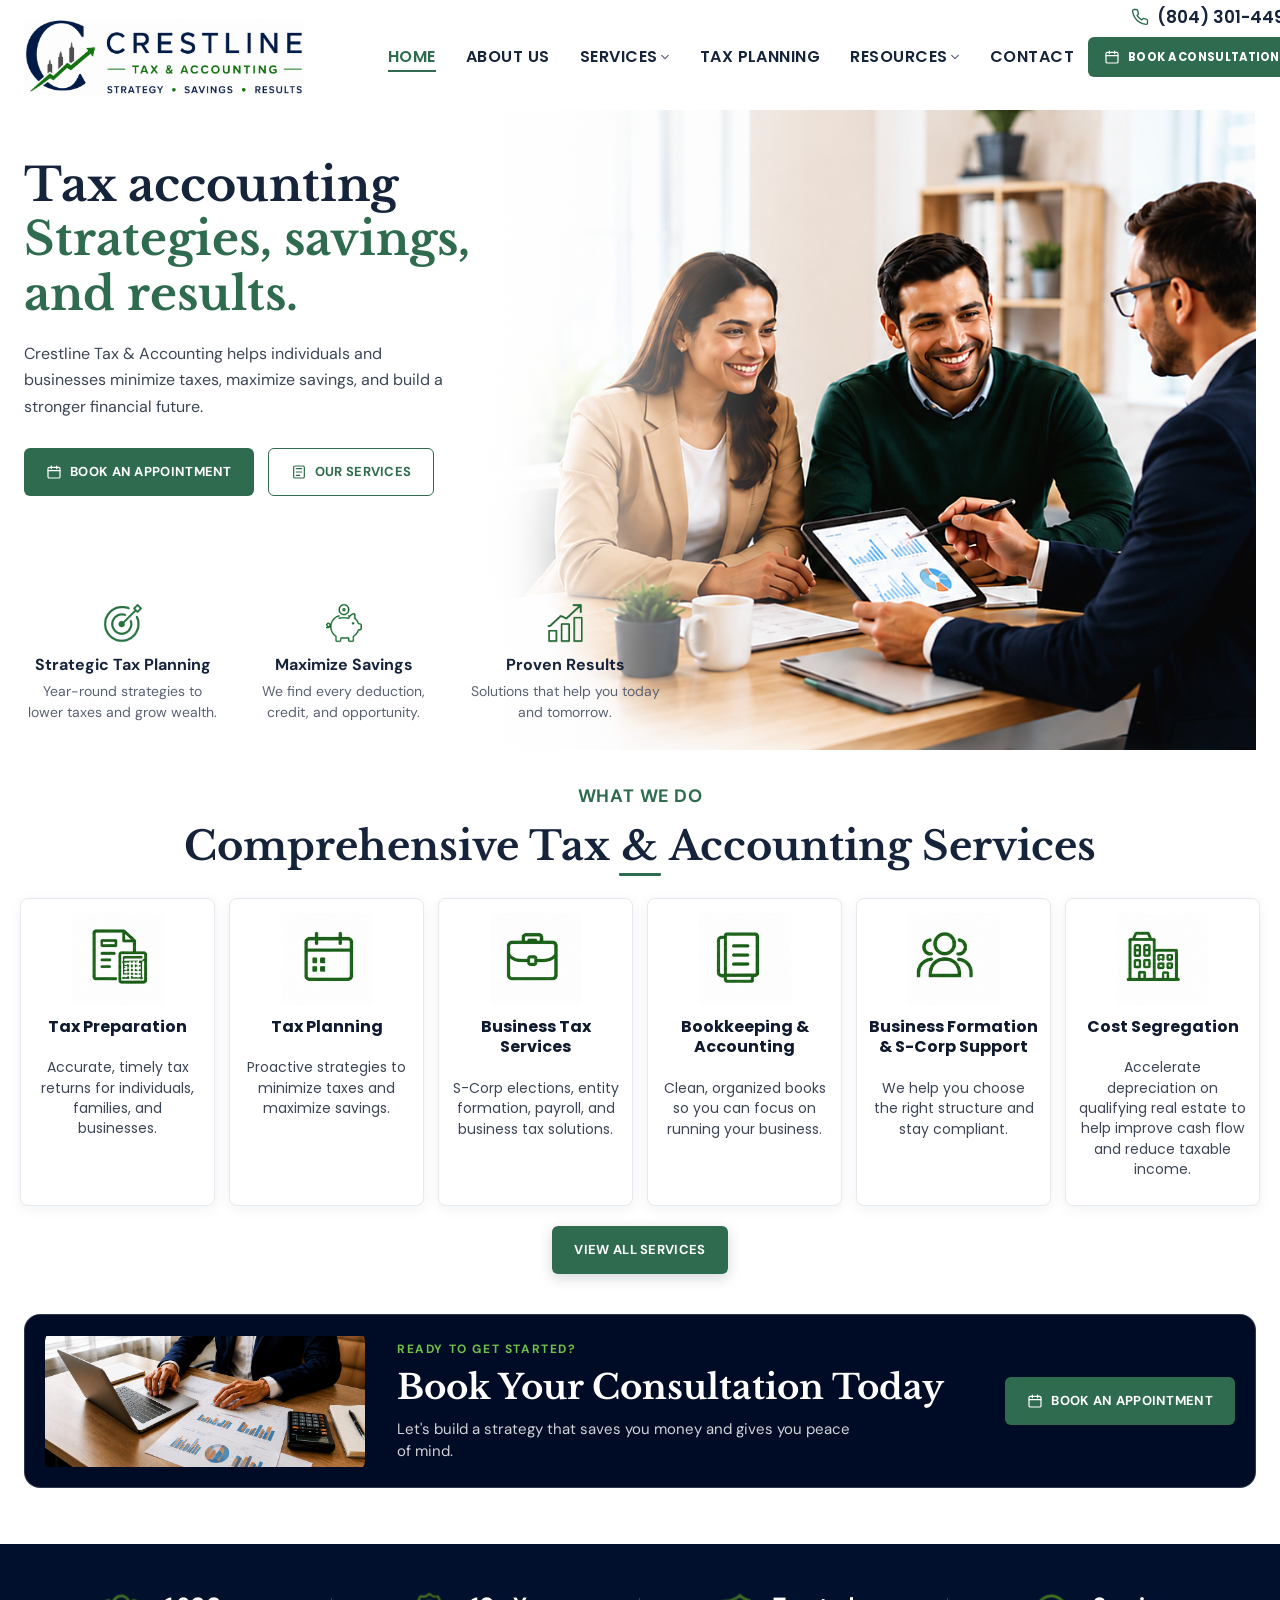
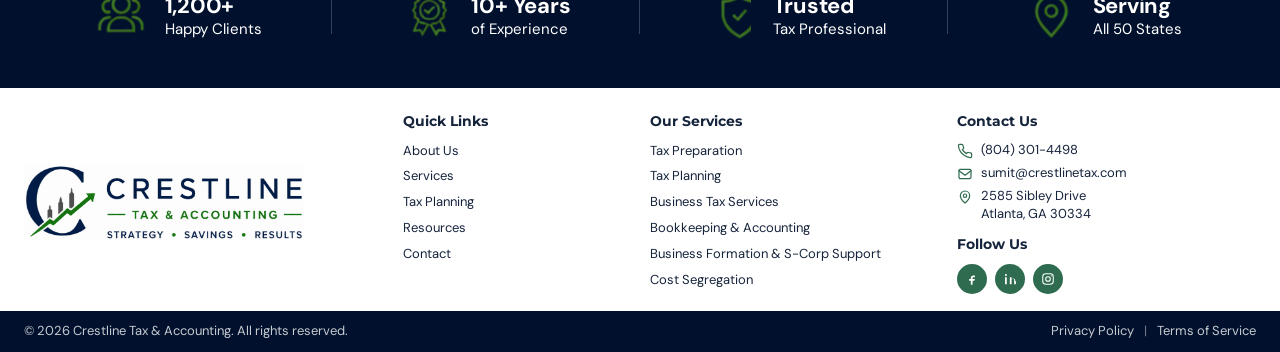
==== commit 897e219f: "desktop version changes" ====
--- a/index.html
+++ b/index.html
@@ -185,7 +185,7 @@
           <h2>Book Your Consultation Today</h2>
           <p>Let's build a strategy that saves you money and gives you peace of mind.</p>
         </div>
-        <a class="btn btn-primary" href="tel:8043014498">
+        <a class="btn btn-primary" href="https://cal.com/crestlinetax/crestline-tax-accounting" target="_blank" rel="noopener noreferrer">
           <svg viewBox="0 0 24 24" fill="none" aria-hidden="true">
             <rect x="3" y="5" width="18" height="16" rx="2" stroke="currentColor" stroke-width="1.8"/>
             <path d="M3 10h18M8 3v4M16 3v4" stroke="currentColor" stroke-width="1.8" stroke-linecap="round"/>
@@ -303,7 +303,7 @@
 
     <div class="footer-bottom">
       <div class="container footer-bottom-inner">
-        <div>© 2025 Crestline Tax &amp; Accounting. All rights reserved.</div>
+        <div>© 2026 Crestline Tax &amp; Accounting. All rights reserved.</div>
         <div class="footer-legal">
           <a href="#">Privacy Policy</a>
           <span class="sep">|</span>
--- a/css/styles.css
+++ b/css/styles.css
@@ -13,8 +13,8 @@
       --container: min(1320px, calc(100% - 48px));
       --shadow: 0 8px 28px rgba(21, 35, 59, 0.08);
       --radius: 10px;
-      --logo-height: 120px;
-      --logo-max-width: 360px;
+      --logo-height: 90px;
+      --logo-max-width: 280px;
     }
 
     * {
@@ -82,7 +82,7 @@
       align-items: center;
       gap: 14px;
       min-height: calc(var(--logo-height) + 16px);
-      padding: 0 0 8px;
+      padding: 12px 0 8px;
     }
 
     .brand {
@@ -362,7 +362,7 @@
     }
 
     .feature h3 {
-      font-size: 14px;
+      font-size: 16px;
       font-weight: 700;
       color: var(--navy);
       margin-bottom: 6px;
@@ -370,7 +370,7 @@
     }
 
     .feature p {
-      font-size: 12.5px;
+      font-size: 14px;
       color: #5a6272;
       max-width: 28ch;
       margin: 0 auto;
@@ -769,7 +769,7 @@
     /* ===== MOBILE ===== */
     @media (max-width: 1024px) {
       :root {
-        --logo-height: 80px;
+        --logo-height: 70px;
       }
 
       .navbar {
@@ -777,7 +777,7 @@
         align-items: center;
         min-height: calc(var(--logo-height) + 16px);
         gap: 10px;
-        padding: 0 0 8px;
+        padding: 10px 0 8px;
       }
 
       .brand {
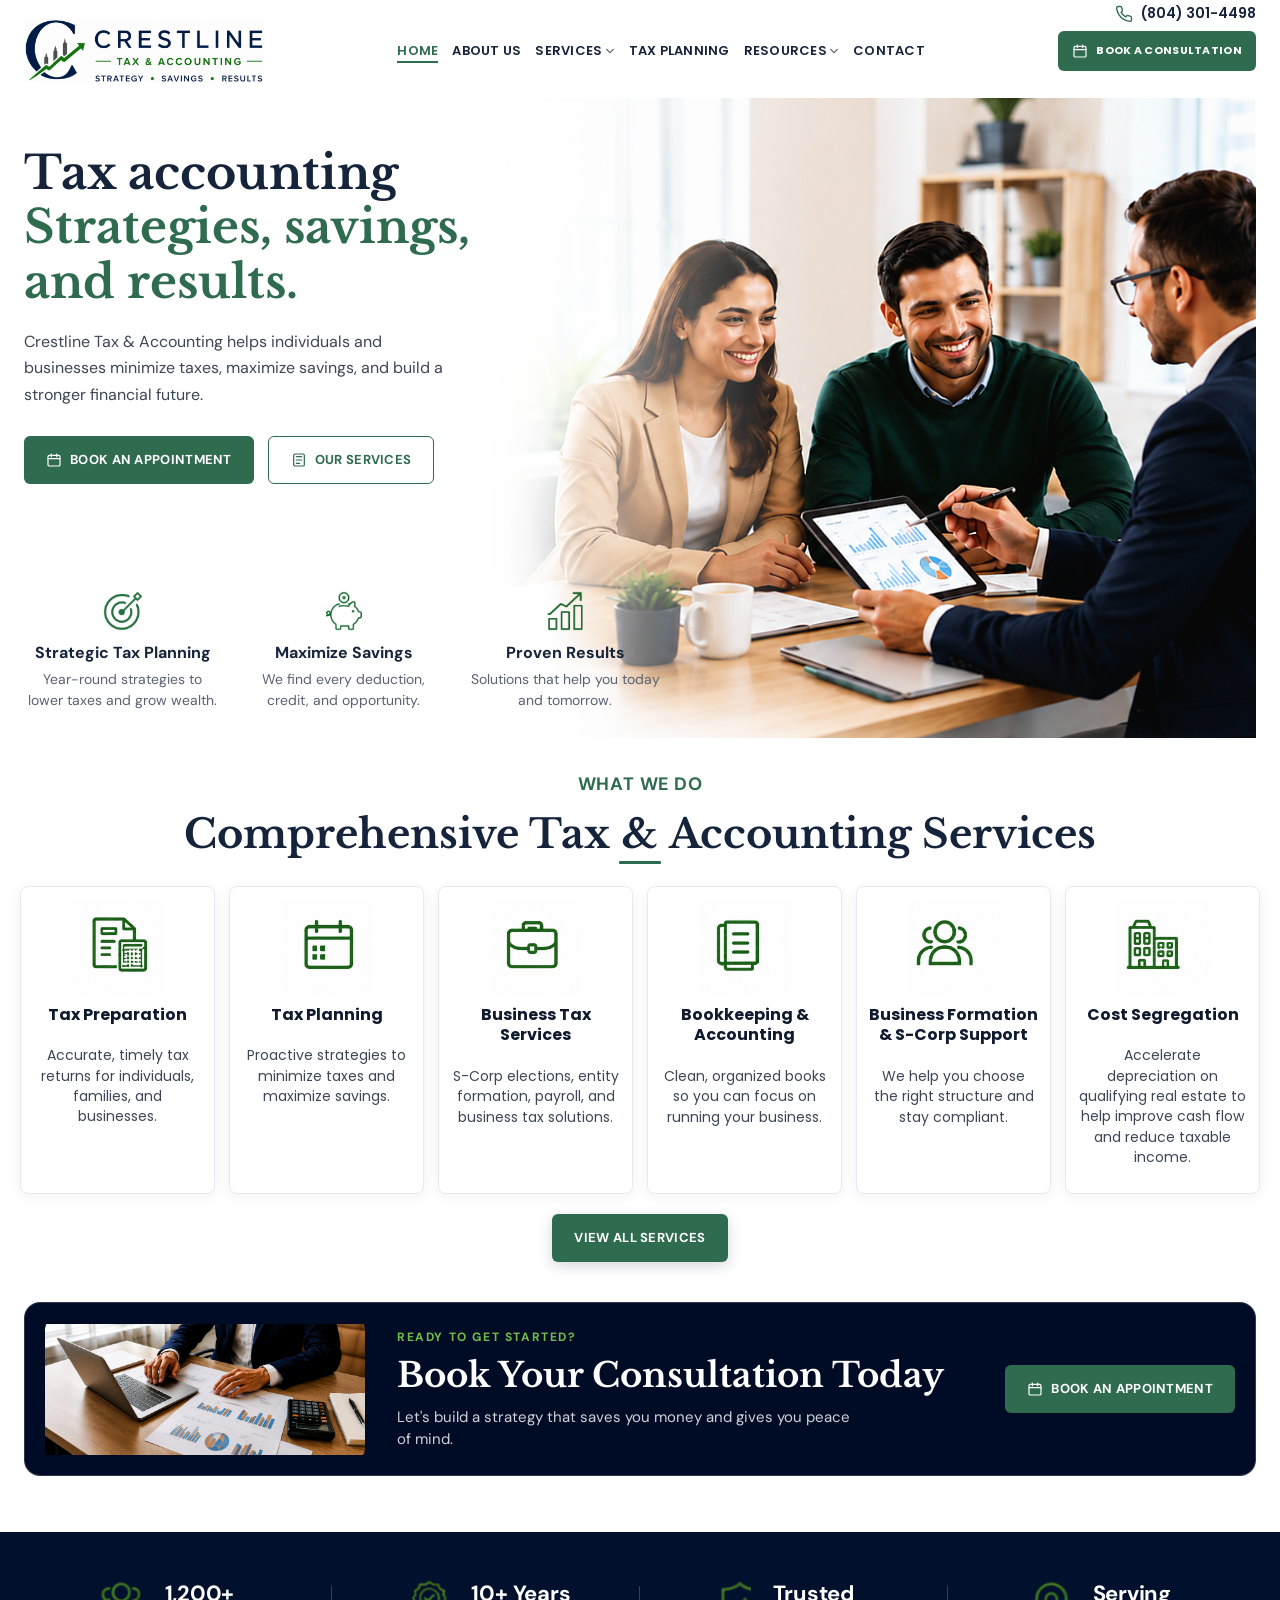
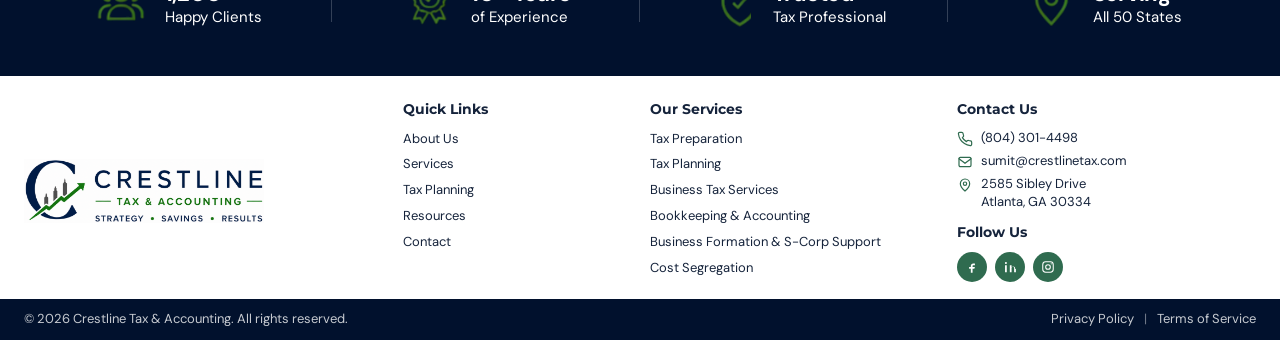
==== commit 534a00b3: "added privacy policy and terms of service" ====
--- a/index.html
+++ b/index.html
@@ -71,7 +71,10 @@
   <section class="hero" id="home">
     <div class="hero-frame">
       <div class="hero-visual">
-        <img src="assets/images/hero-team.png" alt="" />
+        <picture>
+          <source media="(max-width: 1024px)" srcset="assets/images/hero-team-mobile.png" />
+          <img src="assets/images/hero-team.png" alt="" />
+        </picture>
       </div>
       <div class="hero-inner">
         <div class="hero-copy">
@@ -305,9 +308,9 @@
       <div class="container footer-bottom-inner">
         <div>© 2026 Crestline Tax &amp; Accounting. All rights reserved.</div>
         <div class="footer-legal">
-          <a href="#">Privacy Policy</a>
+          <a href="privacy-policy.html">Privacy Policy</a>
           <span class="sep">|</span>
-          <a href="#">Terms of Service</a>
+          <a href="terms-of-service.html">Terms of Service</a>
         </div>
       </div>
     </div>
--- a/css/styles.css
+++ b/css/styles.css
@@ -78,9 +78,9 @@
 
     .navbar {
       display: grid;
-      grid-template-columns: 1fr auto 1fr;
-      align-items: center;
-      gap: 14px;
+      grid-template-columns: minmax(0, auto) minmax(0, 1fr) minmax(0, auto);
+      align-items: center;
+      gap: clamp(8px, 1.2vw, 14px);
       min-height: calc(var(--logo-height) + 16px);
       padding: 12px 0 8px;
     }
@@ -91,6 +91,7 @@
       flex-shrink: 0;
       justify-self: start;
       grid-column: 1;
+      min-width: 0;
     }
 
     .brand img,
@@ -106,18 +107,19 @@
       display: flex;
       align-items: center;
       justify-content: center;
-      gap: 30px;
+      gap: clamp(10px, 1.6vw, 24px);
       flex-wrap: nowrap;
       grid-column: 2;
       justify-self: center;
-      margin-left: 70px;
+      min-width: 0;
+      max-width: 100%;
     }
 
     .nav-links a {
       font-family: "Poppins", sans-serif;
-      font-size: 16px;
+      font-size: clamp(12px, 1vw, 16px);
       font-weight: 600;
-      letter-spacing: 0.03em;
+      letter-spacing: 0.02em;
       color: var(--navy);
       text-transform: uppercase;
       display: inline-flex;
@@ -155,6 +157,7 @@
       grid-column: 3;
       justify-self: end;
       align-self: center;
+      flex-shrink: 0;
     }
 
     .phone-link {
@@ -165,7 +168,7 @@
       align-items: center;
       gap: 8px;
       font-family: "Poppins", sans-serif;
-      font-size: 17px;
+      font-size: clamp(14px, 1.1vw, 17px);
       font-weight: 600;
       color: var(--navy);
       white-space: nowrap;
@@ -180,8 +183,8 @@
 
     .nav-actions .btn {
       min-height: 40px;
-      padding: 10px 16px;
-      font-size: 11.5px;
+      padding: clamp(8px, 0.8vw, 10px) clamp(10px, 1.1vw, 16px);
+      font-size: clamp(10px, 0.85vw, 11.5px);
     }
 
     .btn {
@@ -270,6 +273,12 @@
       pointer-events: none;
     }
 
+    .hero-visual picture {
+      display: block;
+      width: 100%;
+      height: 100%;
+    }
+
     .hero-visual img {
       width: 100%;
       height: 100%;
@@ -631,6 +640,106 @@
       line-height: 1.3;
     }
 
+    /* ===== LEGAL PAGE ===== */
+    .legal-page {
+      padding: 56px 0 72px;
+      background: var(--bg-soft);
+    }
+
+    .legal-header {
+      text-align: center;
+      margin-bottom: 40px;
+    }
+
+    .legal-header h1 {
+      font-family: "Libre Baskerville", Georgia, serif;
+      font-size: clamp(32px, 4vw, 44px);
+      color: var(--navy);
+      font-weight: 700;
+      line-height: 1.2;
+      margin-bottom: 12px;
+    }
+
+    .legal-effective {
+      font-size: 15px;
+      color: var(--muted);
+    }
+
+    .legal-content {
+      max-width: 820px;
+      margin: 0 auto;
+      background: var(--white);
+      border-radius: var(--radius);
+      box-shadow: var(--shadow);
+      padding: clamp(28px, 4vw, 48px);
+    }
+
+    .legal-content p {
+      margin-bottom: 16px;
+      color: var(--text);
+      font-size: 15px;
+      line-height: 1.7;
+    }
+
+    .legal-content h2 {
+      font-family: "Montserrat", "DM Sans", sans-serif;
+      font-size: 20px;
+      font-weight: 700;
+      color: var(--navy);
+      margin: 32px 0 12px;
+      line-height: 1.3;
+    }
+
+    .legal-content h2:first-of-type {
+      margin-top: 0;
+    }
+
+    .legal-content h3 {
+      font-family: "Montserrat", "DM Sans", sans-serif;
+      font-size: 17px;
+      font-weight: 600;
+      color: var(--navy);
+      margin: 24px 0 10px;
+      line-height: 1.35;
+    }
+
+    .legal-content ul {
+      list-style: disc;
+      margin: 0 0 16px 24px;
+    }
+
+    .legal-content li {
+      font-size: 15px;
+      line-height: 1.7;
+      color: var(--text);
+      margin-bottom: 6px;
+    }
+
+    .legal-content a {
+      color: var(--green);
+      text-decoration: underline;
+      text-underline-offset: 2px;
+    }
+
+    .legal-content a:hover {
+      color: var(--green-dark);
+    }
+
+    .legal-contact {
+      background: var(--bg-soft);
+      border-radius: var(--radius);
+      padding: 20px 24px;
+      margin-top: 8px;
+    }
+
+    .legal-contact p {
+      margin-bottom: 8px;
+    }
+
+    .legal-contact p:last-child {
+      margin-bottom: 0;
+    }
+
     /* ===== FOOTER ===== */
     footer {
       background: #01112d;
@@ -766,10 +875,52 @@
       color: var(--white);
     }
 
+    /* ===== DESKTOP RESPONSIVE NAV ===== */
+    @media (max-width: 1280px) and (min-width: 1025px) {
+      :root {
+        --logo-height: 78px;
+        --logo-max-width: 240px;
+      }
+
+      .nav-links {
+        gap: 14px;
+      }
+
+      .nav-links a {
+        font-size: 13px;
+      }
+    }
+
+    @media (max-width: 1150px) and (min-width: 1025px) {
+      :root {
+        --logo-height: 68px;
+        --logo-max-width: 210px;
+      }
+
+      .nav-links {
+        gap: 10px;
+      }
+
+      .nav-links a {
+        font-size: 12px;
+        letter-spacing: 0.01em;
+      }
+
+      .phone-link {
+        font-size: 14px;
+      }
+
+      .nav-actions .btn {
+        padding: 8px 12px;
+        font-size: 10px;
+      }
+    }
+
     /* ===== MOBILE ===== */
     @media (max-width: 1024px) {
       :root {
-        --logo-height: 70px;
+        --logo-height: 45px;
+        --logo-max-width: 160px;
       }
 
       .navbar {
@@ -828,20 +979,86 @@
         min-height: 0;
       }
 
+      .hero {
+        background: transparent;
+      }
+
+      .hero-frame {
+        width: 100%;
+        min-height: 560px;
+      }
+
       .hero-inner {
+        width: var(--container);
+        margin-left: auto;
+        margin-right: auto;
         padding: 28px 0 24px;
+      }
+
+      .hero-visual img {
+        object-fit: cover;
+        object-position: center top;
+      }
+
+      .hero-visual::after {
+        background:
+          linear-gradient(
+            to bottom,
+            rgba(255, 255, 255, 0.45) 0%,
+            rgba(255, 255, 255, 0.08) 28%,
+            rgba(15, 26, 46, 0.25) 50%,
+            rgba(15, 26, 46, 0.65) 72%,
+            rgba(15, 26, 46, 0.78) 100%
+          );
       }
 
       .hero-copy {
         max-width: none;
+        text-align: center;
+      }
+
+      .hero-copy h1 {
+        font-size: clamp(24px, 5.8vw, 30px);
+        line-height: 1.25;
+      }
+
+      .hero-copy > p {
+        max-width: 36ch;
+        margin-left: auto;
+        margin-right: auto;
+      }
+
+      .hero-buttons {
+        flex-direction: column;
+        align-items: center;
+      }
+
+      .hero-buttons .btn {
+        width: 100%;
+        max-width: 300px;
+        justify-content: center;
       }
 
       .hero-features {
         max-width: none;
         grid-template-columns: 1fr;
-        gap: 22px;
+        gap: 24px;
         margin-top: 32px;
-        padding-top: 0;
+        padding: 20px 0 32px;
+      }
+
+      .feature-icon {
+        filter: brightness(0) invert(1);
+      }
+
+      .feature h3 {
+        color: #ffffff;
+        text-shadow: 0 1px 4px rgba(0, 0, 0, 0.45);
+      }
+
+      .feature p {
+        color: #ffffff;
+        text-shadow: 0 1px 3px rgba(0, 0, 0, 0.4);
       }
 
       .service-grid {
@@ -900,11 +1117,7 @@
         padding: 4px 12px;
       }
 
-      .stat:nth-child(odd):not(:last-child)::after {
-        display: block;
-      }
-
-      .stat:nth-child(even)::after {
+      .stat::after {
         display: none;
       }
 
@@ -914,21 +1127,53 @@
 
       .footer-brand {
         grid-column: 1 / -1;
+        justify-content: center;
       }
     }
 
     @media (max-width: 640px) {
       .hero {
         padding: 0 0 36px;
+        background: transparent;
+      }
+
+      .hero-frame {
+        min-height: 0;
+        width: 100%;
+      }
+
+      .hero-inner {
+        width: var(--container);
+      }
+
+      .hero-visual img {
+        object-position: center top;
+      }
+
+      .hero-visual::after {
+        background:
+          linear-gradient(
+            to bottom,
+            rgba(255, 255, 255, 0.42) 0%,
+            rgba(255, 255, 255, 0.06) 22%,
+            rgba(15, 26, 46, 0.3) 52%,
+            rgba(15, 26, 46, 0.68) 74%,
+            rgba(15, 26, 46, 0.82) 100%
+          );
       }
 
       .hero-copy {
         padding: 16px 0 8px;
       }
 
+      .hero-copy h1 {
+        font-size: clamp(30px, 5.9vw, 32px);
+      }
+
       .hero-features {
         gap: 28px;
-        margin-top: 20px;
+        margin-top: 24px;
+        padding: 16px 0 36px;
       }
 
       .services {
@@ -941,6 +1186,27 @@
 
       .footer-grid {
         grid-template-columns: 1fr;
+        text-align: center;
+      }
+
+      .footer-brand {
+        justify-content: center;
+      }
+
+      .footer-col {
+        text-align: center;
+      }
+
+      .contact-item {
+        justify-content: center;
+      }
+
+      .socials {
+        justify-content: center;
+      }
+
+      .footer-legal {
+        justify-content: center;
       }
 
       .footer-bottom-inner {
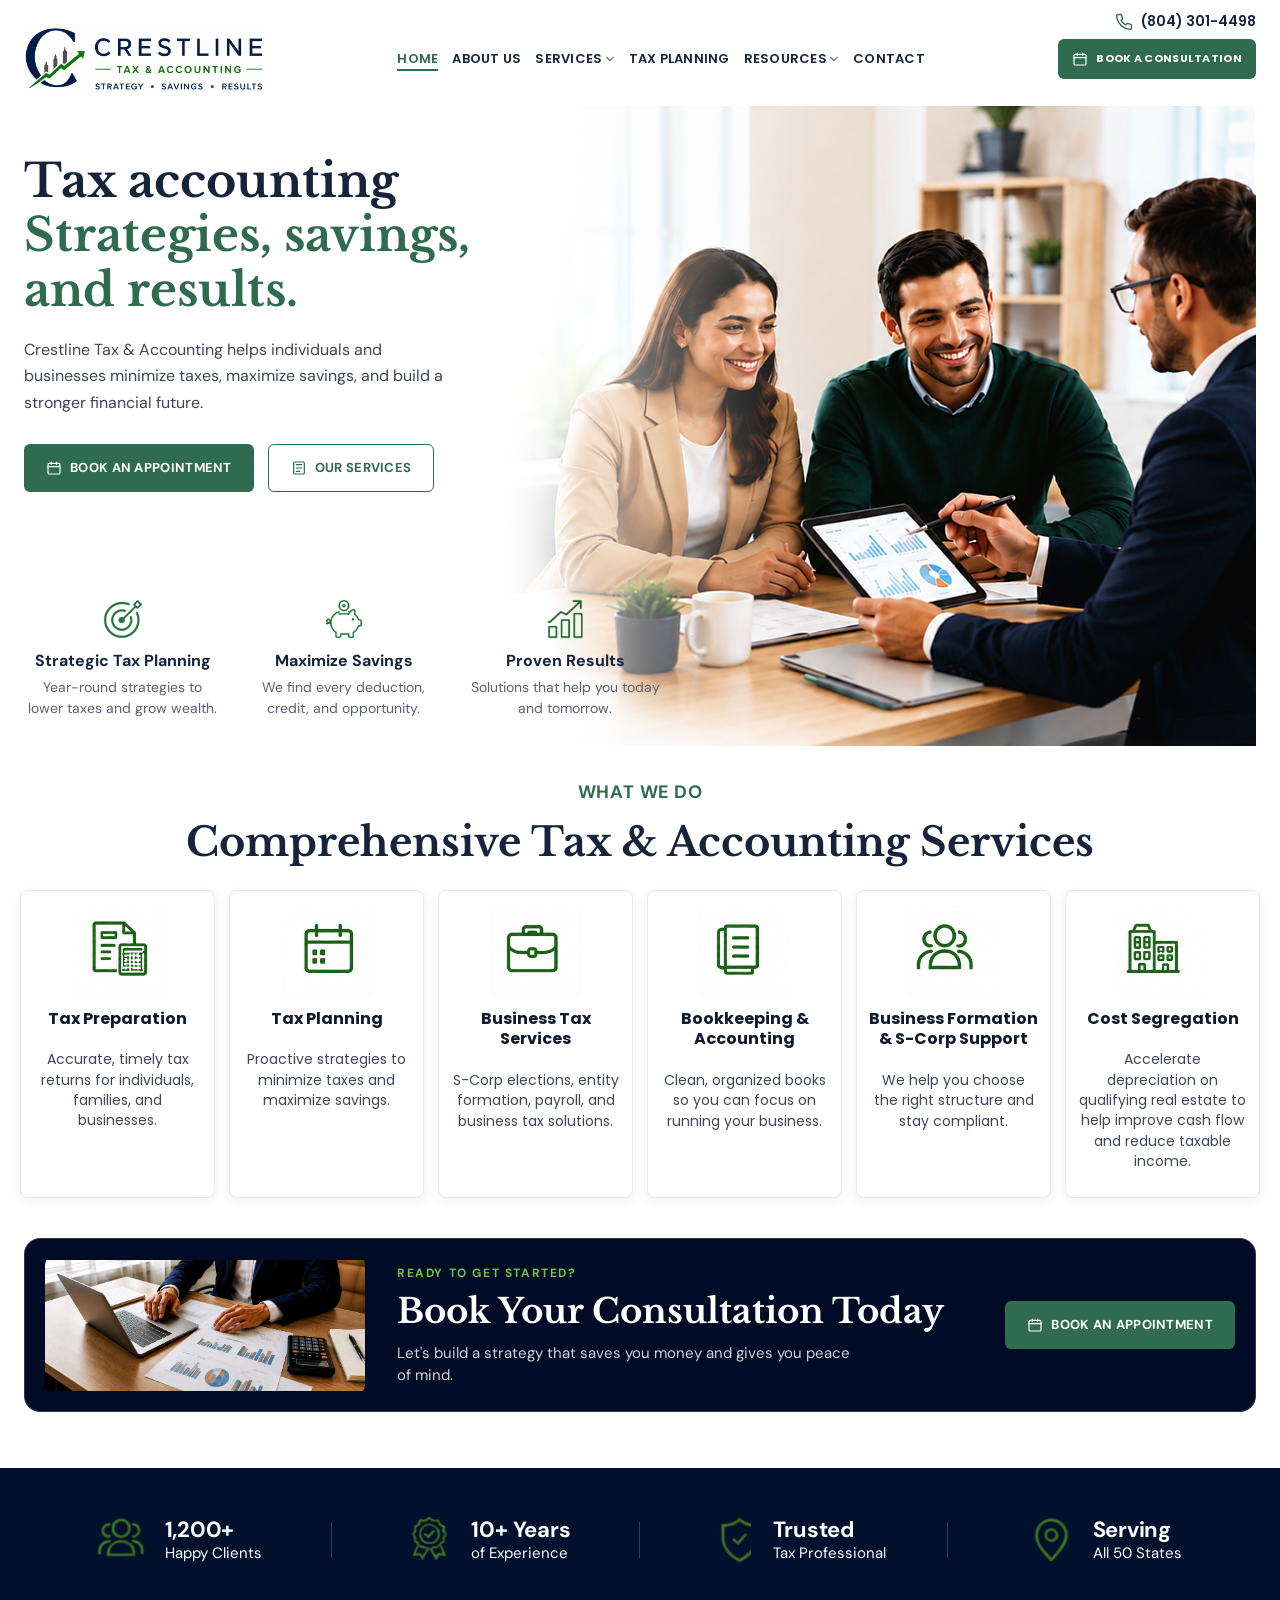
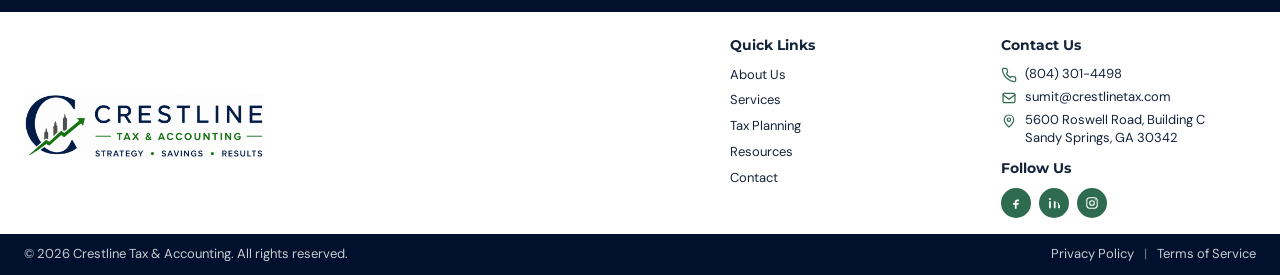
==== commit 3a51dbb2: "pushed 4 changes" ====
--- a/index.html
+++ b/index.html
@@ -51,7 +51,7 @@
           </svg>
           (804) 301-4498
         </a>
-        <a class="btn btn-primary" href="#contact">
+        <a class="btn btn-primary" href="https://cal.com/crestlinetax/crestline-tax-accounting" target="_blank" rel="noopener noreferrer">
           <svg viewBox="0 0 24 24" fill="none" aria-hidden="true">
             <rect x="3" y="5" width="18" height="16" rx="2" stroke="currentColor" stroke-width="1.8"/>
             <path d="M3 10h18M8 3v4M16 3v4" stroke="currentColor" stroke-width="1.8" stroke-linecap="round"/>
@@ -171,10 +171,6 @@
           <p>Accelerate depreciation on qualifying real estate to help improve cash flow and reduce taxable income.</p>
         </article>
       </div>
-
-      <div class="services-cta">
-        <a class="btn btn-primary" href="#services">View All Services</a>
-      </div>
     </div>
   </section>
 
@@ -250,16 +246,6 @@
           <a href="#contact">Contact</a>
         </div>
 
-        <div class="footer-col">
-          <h4>Our Services</h4>
-          <a href="#services">Tax Preparation</a>
-          <a href="#services">Tax Planning</a>
-          <a href="#services">Business Tax Services</a>
-          <a href="#services">Bookkeeping &amp; Accounting</a>
-          <a href="#services">Business Formation &amp; S-Corp Support</a>
-          <a href="#services">Cost Segregation</a>
-        </div>
-
         <div class="footer-col" id="contact-info">
           <h4>Contact Us</h4>
           <div class="contact-item">
@@ -280,7 +266,7 @@
               <path d="M12 21s-7-6.2-7-11a7 7 0 1114 0c0 4.8-7 11-7 11z" stroke="currentColor" stroke-width="1.8"/>
               <circle cx="12" cy="10" r="2.5" stroke="currentColor" stroke-width="1.8"/>
             </svg>
-            <span>2585 Sibley Drive<br />Atlanta, GA 30334</span>
+            <span>5600 Roswell Road, Building C<br />Sandy Springs, GA 30342</span>
           </div>
           <div class="footer-follow">
             <h4>Follow Us</h4>
--- a/css/styles.css
+++ b/css/styles.css
@@ -82,7 +82,7 @@
       align-items: center;
       gap: clamp(8px, 1.2vw, 14px);
       min-height: calc(var(--logo-height) + 16px);
-      padding: 12px 0 8px;
+      padding: 20px 0 8px;
     }
 
     .brand {
@@ -204,7 +204,6 @@
     }
 
     .hero-buttons .btn,
-    .services-cta .btn,
     .mid-cta-banner .btn {
       min-height: 48px;
       padding: 12px 22px;
@@ -438,26 +437,12 @@
     }
 
     .services .section-heading h2 .accent {
-      position: relative;
       display: inline-block;
       font-family: "Libre Baskerville", Georgia, "Times New Roman", serif;
       font-style: normal;
       font-weight: 700;
-      padding: 0 0.04em 10px;
       line-height: 1;
       vertical-align: baseline;
-    }
-
-    .services .section-heading h2 .accent::after {
-      content: "";
-      position: absolute;
-      left: 50%;
-      bottom: 0;
-      transform: translateX(-50%);
-      width: 1.05em;
-      height: 2.5px;
-      background: #2f6b4f;
-      border-radius: 1px;
     }
 
     .section-heading::after {
@@ -510,19 +495,6 @@
       line-height: 1.45;
     }
 
-    .services-cta {
-      text-align: center;
-      margin-top: 20px;
-    }
-
-    .services-cta .btn {
-      box-shadow: 0 4px 14px rgba(21, 35, 59, 0.18);
-    }
-
-    .services-cta .btn:hover {
-      box-shadow: 0 6px 18px rgba(21, 35, 59, 0.22);
-    }
-
     /* ===== MID CTA ===== */
     .mid-cta {
       padding: 20px 0 0;
@@ -754,15 +726,30 @@
 
     .footer-grid {
       display: grid;
-      grid-template-columns: 1.45fr 0.9fr 1.15fr 1.25fr;
-      gap: 16px 32px;
+      grid-template-columns: auto 1fr 1fr 1fr;
+      gap: 16px 24px;
       align-items: start;
     }
 
+    .footer-grid > :nth-child(2) {
+      grid-column: 3;
+    }
+
+    .footer-grid > :nth-child(3) {
+      grid-column: 4;
+    }
+
     .footer-brand {
       display: flex;
       align-items: center;
       align-self: center;
+    }
+
+    .footer-col {
+      justify-self: center;
+      width: max-content;
+      max-width: 100%;
+      text-align: left;
     }
 
     .footer-col h4 {
@@ -1120,15 +1107,6 @@
       .stat::after {
         display: none;
       }
-
-      .footer-grid {
-        grid-template-columns: 1fr 1fr;
-      }
-
-      .footer-brand {
-        grid-column: 1 / -1;
-        justify-content: center;
-      }
     }
 
     @media (max-width: 640px) {
@@ -1180,29 +1158,30 @@
         padding: 24px 0 16px;
       }
 
+      .services .section-heading h2 {
+        font-size: clamp(26px, 5.5vw, 30px);
+      }
+
       .service-grid {
         grid-template-columns: 1fr;
       }
 
       .footer-grid {
-        grid-template-columns: 1fr;
-        text-align: center;
+        grid-template-columns: 1fr 1fr;
       }
 
       .footer-brand {
+        grid-column: 1 / -1;
         justify-content: center;
-      }
-
-      .footer-col {
-        text-align: center;
-      }
-
-      .contact-item {
-        justify-content: center;
-      }
-
-      .socials {
-        justify-content: center;
+        align-self: center;
+      }
+
+      .footer-grid > :nth-child(2) {
+        grid-column: 1;
+      }
+
+      .footer-grid > :nth-child(3) {
+        grid-column: 2;
       }
 
       .footer-legal {
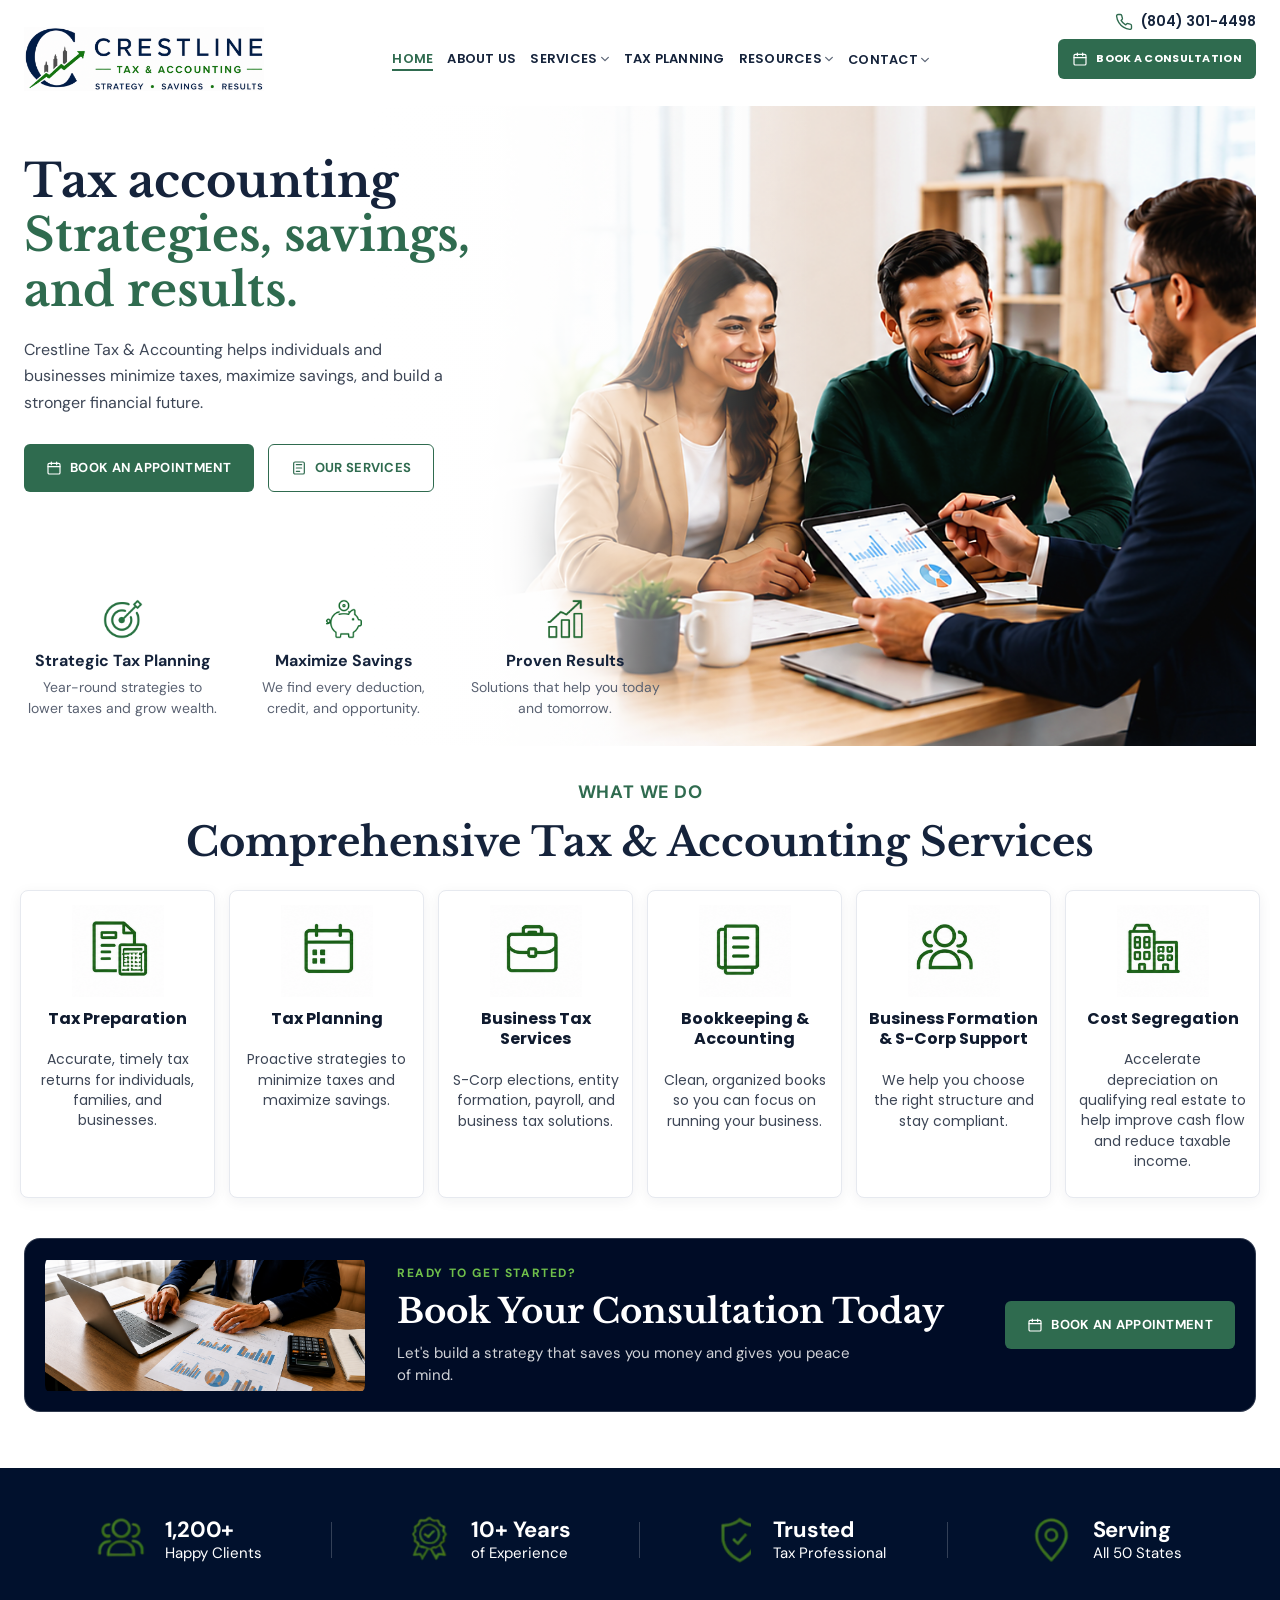
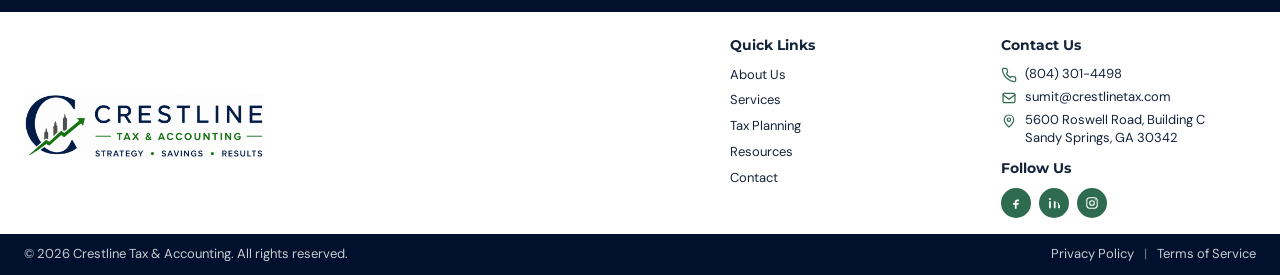
==== commit a3b059df: "one more change" ====
--- a/index.html
+++ b/index.html
@@ -41,7 +41,29 @@
             <path d="M2 4l4 4 4-4" stroke="currentColor" stroke-width="1.5" stroke-linecap="round" stroke-linejoin="round"/>
           </svg>
         </a>
-        <a href="#contact">Contact</a>
+        <div class="nav-dropdown">
+          <button class="nav-dropdown-toggle" type="button" aria-expanded="false" aria-haspopup="true">
+            Contact
+            <svg class="chevron" viewBox="0 0 12 12" fill="none" aria-hidden="true">
+              <path d="M2 4l4 4 4-4" stroke="currentColor" stroke-width="1.5" stroke-linecap="round" stroke-linejoin="round"/>
+            </svg>
+          </button>
+          <div class="nav-dropdown-menu">
+            <a href="tel:8043014498">
+              <svg viewBox="0 0 24 24" fill="none" aria-hidden="true">
+                <path d="M22 16.92v3a2 2 0 01-2.18 2 19.8 19.8 0 01-8.63-3.07 19.5 19.5 0 01-6-6A19.8 19.8 0 012.12 4.18 2 2 0 014.11 2h3a2 2 0 012 1.72c.13.96.36 1.9.7 2.81a2 2 0 01-.45 2.11L8.09 9.91a16 16 0 006 6l1.27-1.27a2 2 0 012.11-.45c.91.34 1.85.57 2.81.7A2 2 0 0122 16.92z" stroke="currentColor" stroke-width="1.8" stroke-linecap="round" stroke-linejoin="round"/>
+              </svg>
+              (804) 301-4498
+            </a>
+            <a href="mailto:sumit@crestlinetax.com">
+              <svg viewBox="0 0 24 24" fill="none" aria-hidden="true">
+                <rect x="3" y="5" width="18" height="14" rx="2" stroke="currentColor" stroke-width="1.8"/>
+                <path d="M3 7l9 7 9-7" stroke="currentColor" stroke-width="1.8" stroke-linecap="round" stroke-linejoin="round"/>
+              </svg>
+              sumit@crestlinetax.com
+            </a>
+          </div>
+        </div>
       </nav>
 
       <div class="nav-actions">
--- a/css/styles.css
+++ b/css/styles.css
@@ -150,6 +150,80 @@
       width: 10px;
       height: 10px;
       opacity: 0.7;
+      transition: transform 0.2s;
+    }
+
+    .nav-dropdown {
+      position: relative;
+    }
+
+    .nav-dropdown-toggle {
+      font-family: "Poppins", sans-serif;
+      font-size: clamp(12px, 1vw, 16px);
+      font-weight: 600;
+      letter-spacing: 0.02em;
+      color: var(--navy);
+      text-transform: uppercase;
+      display: inline-flex;
+      align-items: center;
+      gap: 2px;
+      position: relative;
+      padding: 2px 0;
+      background: none;
+      border: 0;
+      cursor: pointer;
+      white-space: nowrap;
+      transition: color 0.2s;
+    }
+
+    .nav-dropdown-toggle:hover,
+    .nav-dropdown.open .nav-dropdown-toggle {
+      color: var(--green);
+    }
+
+    .nav-dropdown.open .chevron {
+      transform: rotate(180deg);
+    }
+
+    .nav-dropdown-menu {
+      display: none;
+      position: absolute;
+      top: calc(100% + 12px);
+      right: 0;
+      min-width: 230px;
+      background: var(--white);
+      border: 1px solid var(--line);
+      border-radius: 8px;
+      box-shadow: var(--shadow);
+      padding: 6px;
+      z-index: 30;
+    }
+
+    .nav-dropdown.open .nav-dropdown-menu {
+      display: flex;
+      flex-direction: column;
+    }
+
+    .nav-dropdown-menu a {
+      text-transform: none;
+      letter-spacing: 0;
+      font-size: 14px;
+      font-weight: 500;
+      gap: 8px;
+      padding: 8px 12px;
+      border-radius: 6px;
+      white-space: nowrap;
+    }
+
+    .nav-dropdown-menu svg {
+      width: 16px;
+      height: 16px;
+      color: var(--green);
+      flex-shrink: 0;
+    }
+
+    .nav-dropdown-menu a:hover {
+      background: var(--bg-soft);
     }
 
     .nav-actions {
@@ -961,6 +1035,20 @@
         box-shadow: var(--shadow);
       }
 
+      .nav-links.open .nav-dropdown,
+      .nav-links.open .nav-dropdown-toggle {
+        width: 100%;
+        justify-content: flex-start;
+      }
+
+      .nav-links.open .nav-dropdown-menu {
+        position: static;
+        min-width: 0;
+        width: 100%;
+        margin-top: 6px;
+        box-shadow: none;
+      }
+
       .hero-frame,
       .hero-inner {
         min-height: 0;
@@ -1107,6 +1195,36 @@
       .stat::after {
         display: none;
       }
+
+      .footer-grid {
+        grid-template-columns: 1fr;
+        justify-items: center;
+      }
+
+      .footer-brand {
+        grid-column: 1;
+        justify-content: center;
+        align-self: center;
+      }
+
+      .footer-grid > :nth-child(2),
+      .footer-grid > :nth-child(3) {
+        grid-column: 1;
+      }
+
+      .footer-col {
+        width: 100%;
+        text-align: center;
+      }
+
+      .contact-item,
+      .socials {
+        justify-content: center;
+      }
+
+      .contact-item span {
+        text-align: center;
+      }
     }
 
     @media (max-width: 640px) {
@@ -1167,21 +1285,19 @@
       }
 
       .footer-grid {
-        grid-template-columns: 1fr 1fr;
+        grid-template-columns: 1fr;
+        justify-items: center;
       }
 
       .footer-brand {
-        grid-column: 1 / -1;
+        grid-column: 1;
         justify-content: center;
         align-self: center;
       }
 
-      .footer-grid > :nth-child(2) {
+      .footer-grid > :nth-child(2),
+      .footer-grid > :nth-child(3) {
         grid-column: 1;
-      }
-
-      .footer-grid > :nth-child(3) {
-        grid-column: 2;
       }
 
       .footer-legal {
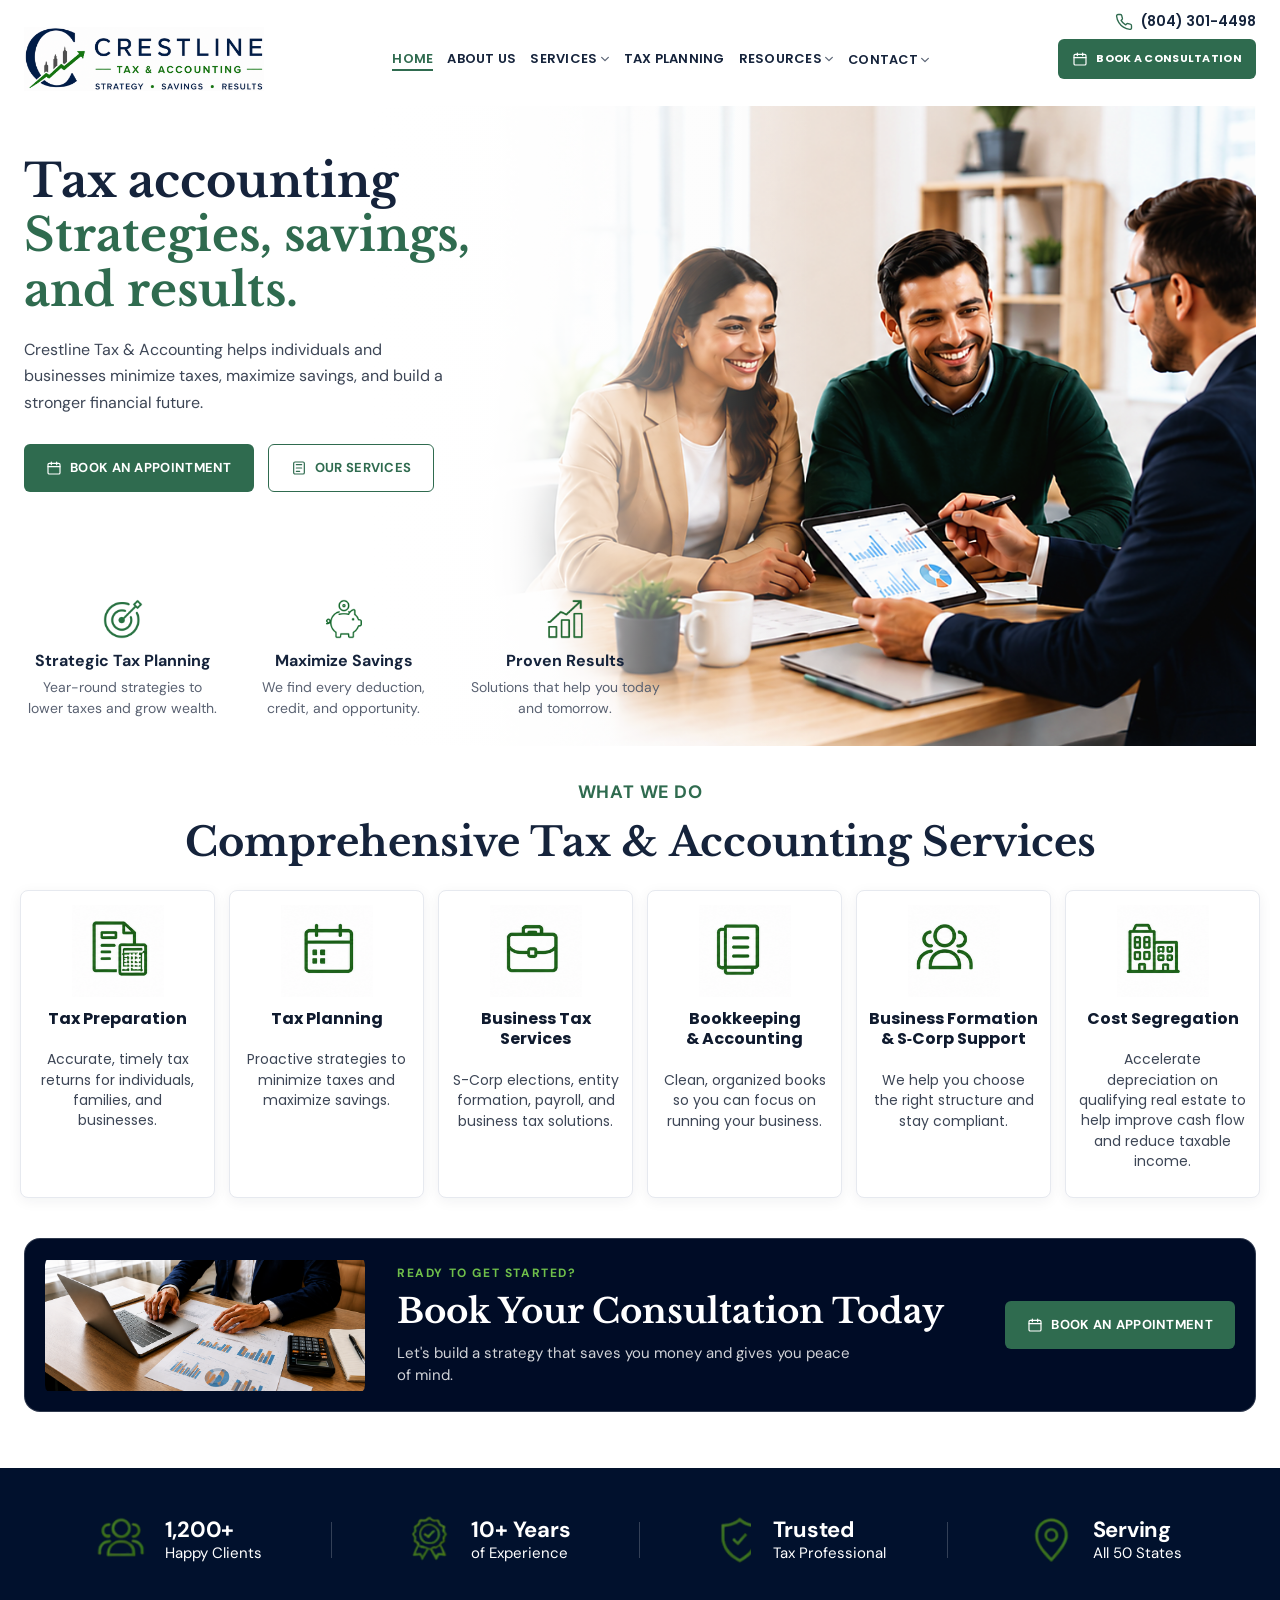
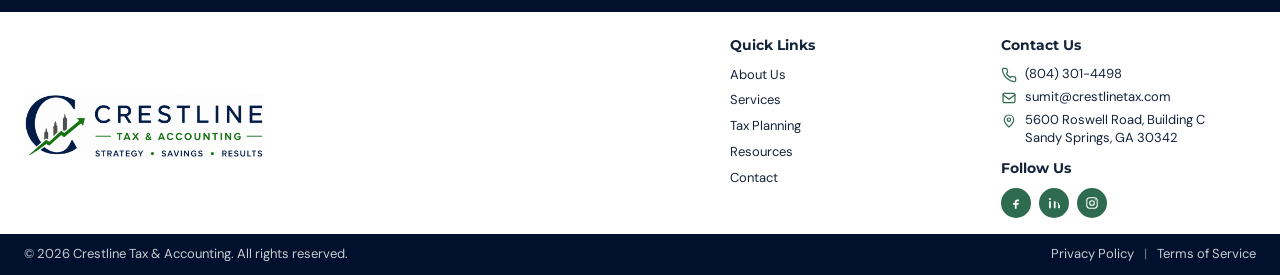
==== commit 80745e1a: "added new changes6" ====
--- a/index.html
+++ b/index.html
@@ -153,7 +153,7 @@
     <div class="container">
       <div class="section-heading">
         <div class="section-kicker">What We Do</div>
-        <h2>Comprehensive Tax <span class="accent">&amp;</span> Accounting Services</h2>
+        <h2>Comprehensive Tax&nbsp;<span class="accent">&amp;</span>&nbsp;Accounting Services</h2>
       </div>
 
       <div class="service-grid">
@@ -177,13 +177,13 @@
 
         <article class="service-card">
           <img class="icon" src="assets/icons/bookkeeping.png" alt="" width="92" height="92" />
-          <h3>Bookkeeping &amp; Accounting</h3>
+          <h3>Bookkeeping &amp;&nbsp;Accounting</h3>
           <p>Clean, organized books so you can focus on running your business.</p>
         </article>
 
         <article class="service-card">
           <img class="icon" src="assets/icons/business-formation.png" alt="" width="92" height="92" />
-          <h3>Business Formation &amp; S-Corp Support</h3>
+          <h3>Business Formation &amp;&nbsp;S&#8209;Corp Support</h3>
           <p>We help you choose the right structure and stay compliant.</p>
         </article>
 
@@ -288,7 +288,7 @@
               <path d="M12 21s-7-6.2-7-11a7 7 0 1114 0c0 4.8-7 11-7 11z" stroke="currentColor" stroke-width="1.8"/>
               <circle cx="12" cy="10" r="2.5" stroke="currentColor" stroke-width="1.8"/>
             </svg>
-            <span>5600 Roswell Road, Building C<br />Sandy Springs, GA 30342</span>
+            <span class="fit-line">5600 Roswell Road, Building&nbsp;C<br /> Sandy Springs, GA&nbsp;30342</span>
           </div>
           <div class="footer-follow">
             <h4>Follow Us</h4>
--- a/css/styles.css
+++ b/css/styles.css
@@ -1326,3 +1326,652 @@
         display: none;
       }
     }
+
+    /* ===== SAVE CONTACT ===== */
+    .save-contact {
+      background: #f4f8fb;
+    }
+
+    .sc-stage {
+      position: relative;
+      overflow: hidden;
+      background: #f4f8fb;
+      padding: 0;
+    }
+
+    .sc-stage::before {
+      content: "";
+      position: absolute;
+      left: 0;
+      right: 0;
+      top: 0;
+      bottom: 96px;
+      background:
+        radial-gradient(900px 420px at 18% 0%, rgba(20, 78, 130, 0.45), transparent 70%),
+        linear-gradient(180deg, #06345c 0%, #021b34 100%);
+      z-index: 0;
+    }
+
+    .sc-skyline {
+      position: absolute;
+      left: 42%;
+      right: 0;
+      bottom: 96px;
+      height: 230px;
+      opacity: 0.34;
+      pointer-events: none;
+      z-index: 0;
+    }
+
+    .sc-skyline svg {
+      width: 100%;
+      height: 100%;
+      display: block;
+    }
+
+    .sc-inner {
+      position: relative;
+      z-index: 2;
+      width: min(1180px, calc(100% - 64px));
+      margin: 0 auto;
+      display: grid;
+      grid-template-columns: minmax(0, 1fr) 360px;
+      gap: 48px;
+      align-items: stretch;
+      padding: 42px 0 28px;
+    }
+
+    .sc-left {
+      display: flex;
+      flex-direction: column;
+      min-width: 0;
+      padding-top: 18px;
+    }
+
+    .sc-kicker {
+      display: flex;
+      align-items: center;
+      gap: 14px;
+      color: #ffffff;
+      font-family: "Poppins", sans-serif;
+      font-size: 13px;
+      font-weight: 600;
+      letter-spacing: 0.34em;
+      text-transform: uppercase;
+    }
+
+    .sc-kicker-line {
+      width: 72px;
+      height: 3px;
+      border-radius: 99px;
+      background: #3ecf4e;
+      flex-shrink: 0;
+    }
+
+    .sc-copy h1 {
+      margin-top: 14px;
+      font-family: "Montserrat", "Poppins", sans-serif;
+      font-size: clamp(40px, 4.6vw, 62px);
+      font-weight: 800;
+      line-height: 0.95;
+      letter-spacing: 0.01em;
+      text-transform: uppercase;
+      color: #ffffff;
+    }
+
+    .sc-role {
+      margin-top: 12px;
+      color: #ffffff;
+      font-family: "Poppins", sans-serif;
+      font-size: clamp(16px, 1.5vw, 20px);
+      font-weight: 600;
+      letter-spacing: 0.22em;
+      text-transform: uppercase;
+    }
+
+    br.is-flow {
+      display: none;
+    }
+
+    .fit-line {
+      min-width: 0;
+    }
+
+    .sc-services {
+      list-style: none;
+      display: grid;
+      grid-template-columns: minmax(0, 1.05fr) minmax(0, 1fr);
+      gap: 22px 36px;
+      margin-top: 36px;
+      max-width: 700px;
+    }
+
+    .sc-services li {
+      display: flex;
+      align-items: center;
+      gap: 14px;
+      color: #ffffff;
+      font-family: "DM Sans", sans-serif;
+      font-size: 16px;
+      font-weight: 500;
+      line-height: 1.25;
+    }
+
+    .sc-services svg {
+      width: 38px;
+      height: 38px;
+      flex-shrink: 0;
+      color: #ffffff;
+    }
+
+    .sc-card {
+      background: #ffffff;
+      border-radius: 26px;
+      box-shadow: 0 18px 50px rgba(6, 24, 48, 0.18);
+      padding: 22px 22px 20px;
+      text-align: center;
+      align-self: center;
+    }
+
+    .sc-card h2 {
+      font-family: "Poppins", sans-serif;
+      font-size: 14px;
+      font-weight: 600;
+      letter-spacing: 0.22em;
+      text-transform: uppercase;
+      color: #1a3352;
+      margin-bottom: 16px;
+    }
+
+    .sc-qr {
+      background: #ffffff;
+      border: 1px solid #e5eef4;
+      border-radius: 16px;
+      padding: 10px;
+      box-shadow: 0 10px 24px rgba(18, 42, 68, 0.06);
+    }
+
+    .sc-qr img {
+      width: min(100%, 292px);
+      height: auto;
+      margin: 0 auto;
+      display: block;
+    }
+
+    .sc-scan {
+      display: flex;
+      align-items: center;
+      justify-content: center;
+      gap: 10px;
+      margin: 12px 0 14px;
+      color: #8b98a6;
+      font-size: 13.5px;
+      line-height: 1.25;
+      text-align: left;
+    }
+
+    .sc-scan svg {
+      width: 22px;
+      height: 22px;
+      color: #14943a;
+      flex-shrink: 0;
+    }
+
+    .sc-book {
+      display: flex;
+      align-items: center;
+      justify-content: center;
+      gap: 10px;
+      width: 100%;
+      min-height: 48px;
+      margin-top: 16px;
+      border-radius: 12px;
+      font-family: "Poppins", sans-serif;
+      font-size: 14px;
+      font-weight: 700;
+      letter-spacing: 0.06em;
+      text-transform: uppercase;
+      transition: transform 0.2s, box-shadow 0.2s, background 0.2s;
+      background: #ffffff;
+      color: #163456;
+      border: 1.5px solid #1c3d66;
+    }
+
+    .sc-book svg {
+      width: 22px;
+      height: 22px;
+      flex-shrink: 0;
+    }
+
+    .sc-book:hover {
+      background: #f4f8fb;
+      transform: translateY(-1px);
+    }
+
+    .sc-tagline {
+      position: relative;
+      z-index: 2;
+      margin-top: auto;
+      padding: 36px 0 28px;
+      display: flex;
+      align-items: center;
+      justify-content: center;
+      font-family: "Poppins", sans-serif;
+      font-size: clamp(14px, 1.4vw, 18px);
+      font-weight: 600;
+      letter-spacing: 0.32em;
+      text-transform: uppercase;
+      color: #1a3352;
+    }
+
+    .sc-tagline .dot,
+    .sc-tagline .savings {
+      color: #1f9a3a;
+    }
+
+    .sc-tagline .dot {
+      margin: 0 14px;
+      letter-spacing: 0;
+    }
+
+    .sc-brandbar,
+    .sc-details,
+    .sc-chevron {
+      display: none;
+    }
+
+    @media (min-width: 1025px) {
+      body:has(.save-contact) {
+        min-height: 100vh;
+        display: flex;
+        flex-direction: column;
+      }
+
+      .save-contact {
+        flex: 1;
+        display: flex;
+        flex-direction: column;
+      }
+
+      .sc-stage {
+        flex: 1;
+        display: flex;
+        flex-direction: column;
+      }
+
+      .sc-stage::before {
+        bottom: 118px;
+      }
+
+      .sc-skyline {
+        bottom: 118px;
+      }
+
+      .sc-inner {
+        flex: 1;
+        padding-bottom: 22px;
+      }
+
+      .sc-card {
+        align-self: end;
+        margin-bottom: 48px;
+      }
+
+      .sc-tagline {
+        padding: 32px 0 28px;
+      }
+    }
+
+    @media (max-width: 1024px) {
+      .sc-stage {
+        display: flex;
+        flex-direction: column;
+        min-height: 0;
+        background: #f4f8fb;
+      }
+
+      .sc-stage::before,
+      .sc-skyline {
+        display: none;
+      }
+
+      .sc-inner {
+        display: contents;
+      }
+
+      .sc-left {
+        display: contents;
+      }
+
+      .sc-copy {
+        order: 1;
+        background:
+          radial-gradient(700px 280px at 10% 0%, rgba(20, 78, 130, 0.4), transparent 70%),
+          linear-gradient(180deg, #06345c 0%, #021b34 100%);
+        padding: 28px 22px 8px;
+      }
+
+      .sc-card {
+        order: 3;
+        width: min(420px, calc(100% - 32px));
+        margin: 4px auto 0;
+      }
+
+      .sc-tagline {
+        order: 4;
+        margin-top: 0;
+        width: auto;
+        padding: 22px 16px 18px;
+        letter-spacing: 0.18em;
+        background: #f4f8fb;
+      }
+
+      .sc-services {
+        max-width: none;
+      }
+    }
+
+    @media (max-width: 640px) {
+      .sc-kicker {
+        letter-spacing: 0.22em;
+        font-size: 12px;
+      }
+
+      .sc-kicker-line {
+        width: 42px;
+      }
+
+      .sc-services {
+        grid-template-columns: 1fr;
+        gap: 18px;
+        margin-top: 28px;
+      }
+
+      .sc-copy h1 {
+        font-size: 36px;
+      }
+
+      .sc-tagline {
+        flex-wrap: wrap;
+        justify-content: center;
+        row-gap: 4px;
+        letter-spacing: 0.16em;
+        font-size: 13px;
+      }
+    }
+
+    /* Phone layout matches the portrait save-contact design */
+    @media (max-width: 768px) {
+      body:has(.save-contact) {
+        overflow-x: hidden;
+        min-height: 100vh;
+        min-height: 100dvh;
+        display: flex;
+        flex-direction: column;
+      }
+
+      .save-contact {
+        flex: 1;
+        display: flex;
+        flex-direction: column;
+        background: #f7fafc;
+      }
+
+      .sc-stage {
+        flex: 1;
+        display: flex;
+        flex-direction: column;
+        background: #f7fafc;
+        overflow: hidden;
+      }
+
+      .sc-stage::before {
+        display: none;
+      }
+
+      .sc-skyline {
+        display: block;
+        position: absolute;
+        left: 0;
+        right: 0;
+        top: 146px;
+        bottom: auto;
+        width: 100%;
+        height: 220px;
+        opacity: 0.28;
+        z-index: 0;
+      }
+
+      .sc-inner {
+        display: contents;
+      }
+
+      .sc-left {
+        display: contents;
+      }
+
+      .sc-copy {
+        order: 1;
+        position: relative;
+        z-index: 1;
+        background:
+          radial-gradient(520px 220px at 80% 30%, rgba(14, 70, 120, 0.45), transparent 70%),
+          linear-gradient(180deg, #06325a 0%, #02182e 100%);
+        padding: 18px 18px 36px;
+        margin: 0;
+      }
+
+      .sc-kicker {
+        justify-content: center;
+        font-size: 12px;
+        letter-spacing: 0.28em;
+      }
+
+      .sc-kicker-line {
+        width: 54px;
+        background: #3dce4e;
+      }
+
+      .sc-copy h1 {
+        text-align: center;
+        font-size: clamp(28px, 8.4vw, 34px);
+        letter-spacing: 0;
+        margin-top: 10px;
+      }
+
+      .sc-role {
+        text-align: center;
+        font-size: 15px;
+        letter-spacing: 0.18em;
+        margin-top: 8px;
+      }
+
+      .sc-services {
+        grid-template-columns: 1fr 1fr;
+        align-items: center;
+        gap: 16px 12px;
+        margin-top: 26px;
+        max-width: none;
+      }
+
+      .sc-services li.sc-extra {
+        display: flex;
+      }
+
+      .sc-services li {
+        align-items: center;
+        gap: 8px;
+        min-width: 0;
+        font-size: 12.5px;
+        font-weight: 500;
+      }
+
+      .sc-services li span {
+        min-width: 0;
+      }
+
+      .sc-services svg {
+        width: 28px;
+        height: 28px;
+        color: #2fbe46;
+        margin-top: 0;
+      }
+
+      .sc-card {
+        order: 2;
+        position: relative;
+        z-index: 2;
+        width: calc(100% - 28px);
+        max-width: 100%;
+        min-width: 0;
+        margin: -18px auto 0;
+        padding: 16px 12px 14px;
+        border-radius: 22px;
+        text-align: left;
+        box-shadow: 0 14px 36px rgba(8, 28, 52, 0.16);
+        box-sizing: border-box;
+      }
+
+      .sc-card-top {
+        display: grid;
+        grid-template-columns: minmax(0, 1fr) 148px;
+        gap: 8px;
+        align-items: center;
+        min-width: 0;
+      }
+
+      .sc-card-qr {
+        display: flex;
+        flex-direction: column;
+        align-items: center;
+        justify-self: end;
+        width: 148px;
+      }
+
+      .sc-details {
+        display: flex;
+        flex-direction: column;
+        gap: 12px;
+        list-style: none;
+        margin: 4px 0 0;
+        padding: 0;
+      }
+
+      .sc-details li {
+        display: flex;
+        align-items: center;
+        gap: 8px;
+        color: #1a3352;
+        font-family: "DM Sans", sans-serif;
+        font-size: 11.5px;
+        font-weight: 500;
+        line-height: 1.25;
+      }
+
+      .sc-details li,
+      .sc-details a {
+        min-width: 0;
+      }
+
+      .sc-details a {
+        color: #1a3352;
+        min-width: 0;
+      }
+
+      .sc-bubble {
+        width: 30px;
+        height: 30px;
+        border-radius: 50%;
+        background: #1aaa3c;
+        color: #ffffff;
+        display: inline-flex;
+        align-items: center;
+        justify-content: center;
+        flex-shrink: 0;
+      }
+
+      .sc-bubble svg {
+        width: 15px;
+        height: 15px;
+      }
+
+      .sc-card-qr h2 {
+        font-size: 9px;
+        letter-spacing: 0.08em;
+        margin-bottom: 4px;
+        text-align: center;
+      }
+
+      .sc-qr {
+        width: 108px;
+        margin: 0 auto;
+        padding: 4px;
+        border-radius: 10px;
+      }
+
+      .sc-qr img {
+        width: 100%;
+        height: auto;
+      }
+
+      .sc-scan {
+        display: flex;
+        flex-direction: row;
+        align-items: center;
+        justify-content: center;
+        width: 148px;
+        margin: 8px auto 0;
+        gap: 6px;
+        font-size: 10px;
+        line-height: 1.2;
+        text-align: center;
+      }
+
+      .sc-scan span {
+        display: block;
+        text-align: center;
+      }
+
+      .sc-scan svg {
+        width: 14px;
+        height: 14px;
+        margin: 0;
+      }
+
+      .sc-book {
+        min-height: 50px;
+        border-radius: 999px;
+        padding: 0 12px;
+        margin-top: 14px;
+        flex-wrap: nowrap;
+        justify-content: space-between;
+        font-size: 12px;
+        letter-spacing: 0.02em;
+        white-space: nowrap;
+      }
+
+      .sc-book span {
+        flex: 1;
+        text-align: center;
+        white-space: nowrap;
+      }
+
+      .sc-book .sc-chevron {
+        display: block;
+        width: 18px;
+        height: 18px;
+        flex-shrink: 0;
+      }
+
+      .sc-tagline {
+        order: 3;
+        flex: 1 0 auto;
+        align-items: center;
+        justify-content: center;
+        background: #f7fafc;
+        margin-top: 0;
+        padding: 28px 12px 32px;
+        letter-spacing: 0.22em;
+        font-size: 13px;
+      }
+    }
